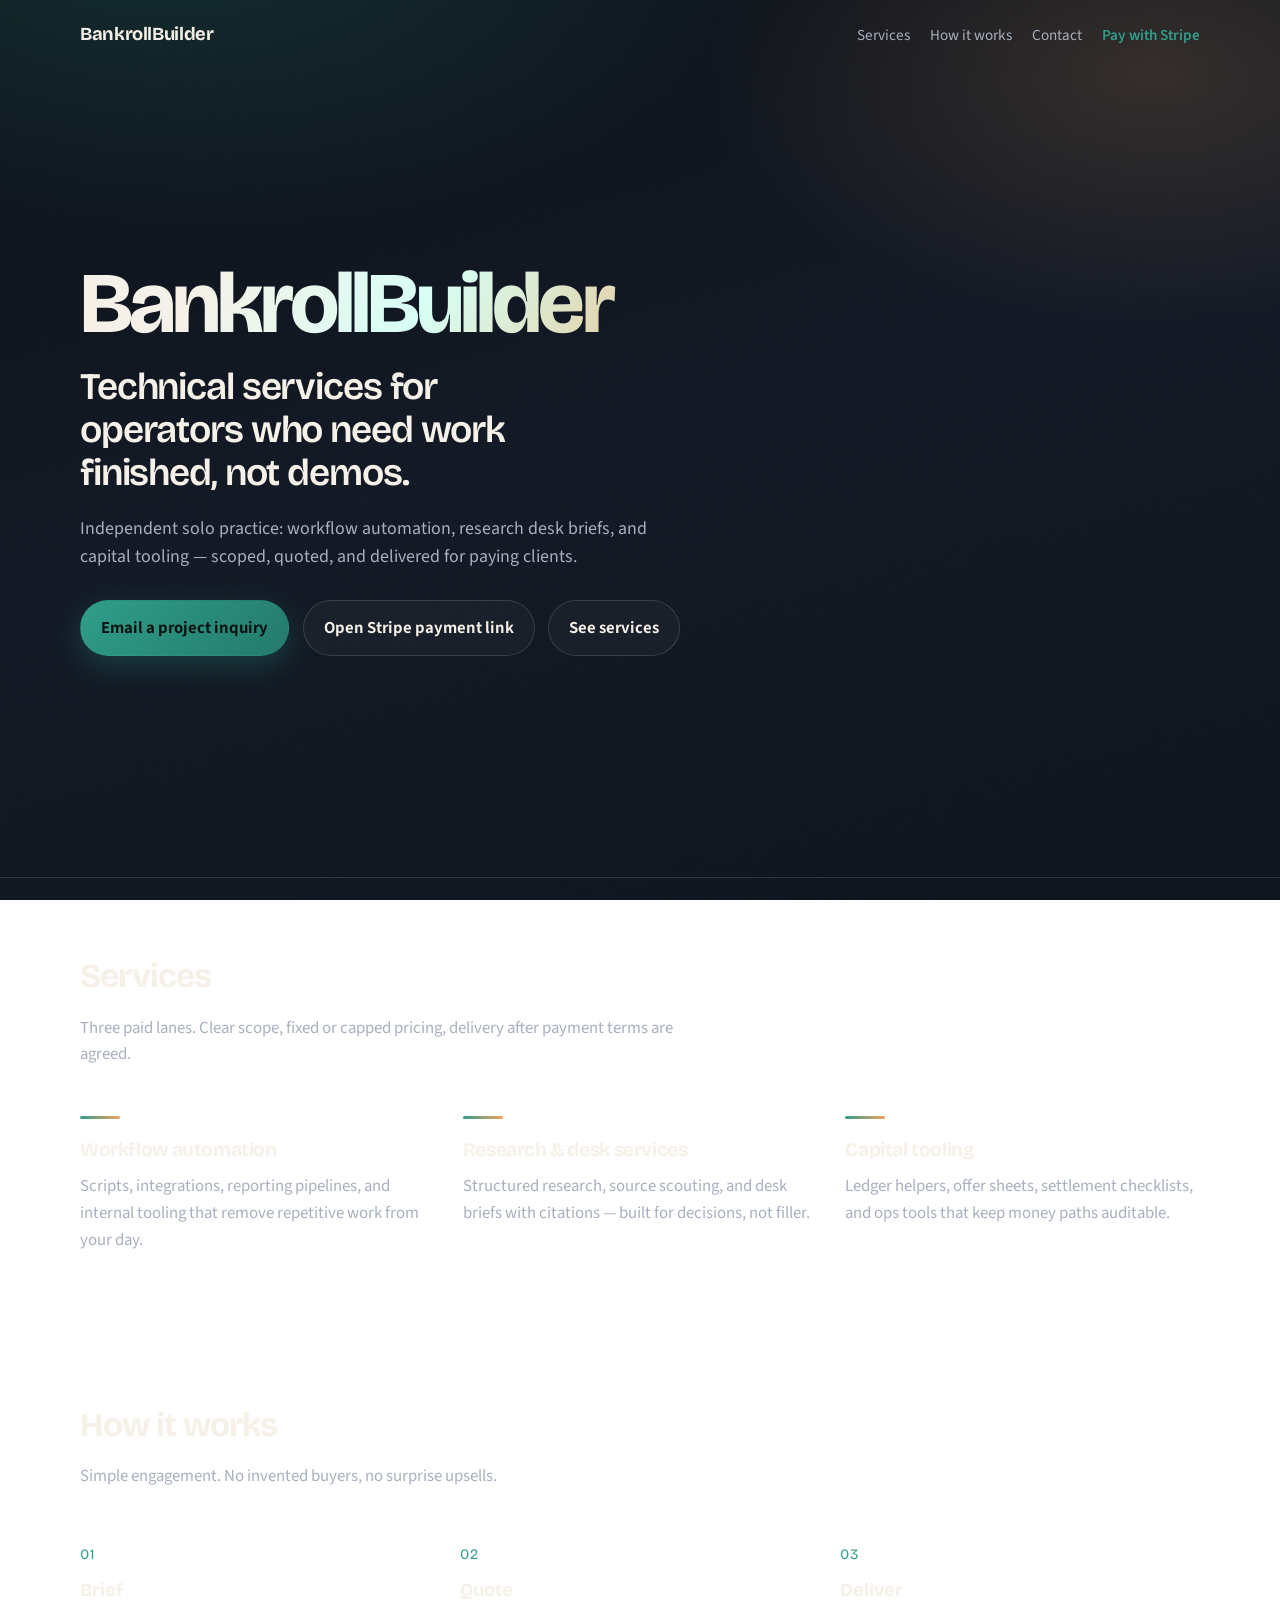
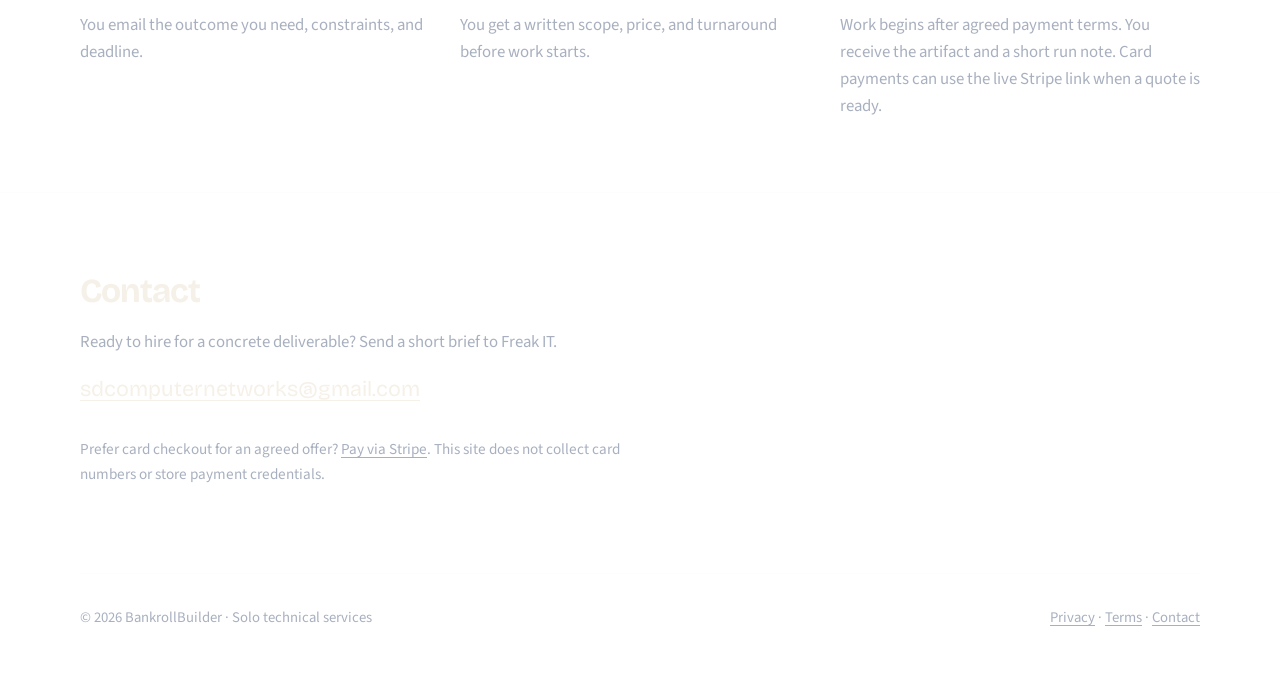
==== index.html @ a2e951ca "Sync landing contact name to PUBLIC_NAME (Freak IT)." ====
<!DOCTYPE html>
<html lang="en">
  <head>
    <meta charset="utf-8" />
    <meta name="viewport" content="width=device-width, initial-scale=1" />
    <title>BankrollBuilder — automation, research desk, capital tooling</title>
    <meta
      name="description"
      content="BankrollBuilder is an independent solo technical services firm offering workflow automation, research & desk services, and capital tooling."
    />
    <link rel="icon" href="assets/favicon.svg" type="image/svg+xml" />
    <link rel="preconnect" href="https://fonts.googleapis.com" />
    <link rel="preconnect" href="https://fonts.gstatic.com" crossorigin />
    <link
      href="https://fonts.googleapis.com/css2?family=Bricolage+Grotesque:opsz,wght@12..96,500..800&family=Source+Sans+3:wght@400;500;600;700&display=swap"
      rel="stylesheet"
    />
    <link rel="stylesheet" href="assets/styles.css" />
  </head>
  <body>
    <a class="skip-link" href="#main">Skip to content</a>
    <header class="wrap site-header">
      <a class="brand" href="./">BankrollBuilder</a>
      <button
        type="button"
        class="nav-toggle"
        aria-expanded="false"
        aria-controls="site-nav"
        data-nav-toggle
      >
        <span class="nav-toggle-label">Menu</span>
      </button>
      <nav class="nav" id="site-nav" aria-label="Primary" data-nav>
        <a href="#services">Services</a>
        <a href="#how">How it works</a>
        <a href="#contact">Contact</a>
        <a
          class="nav-pay"
          href="https://buy.stripe.com/6oU14g6Alc6M39E1NB38400"
          rel="noopener noreferrer"
          >Pay with Stripe</a
        >
      </nav>
    </header>

    <main id="main">
      <section class="wrap hero" aria-label="Introduction">
        <p class="brand-mark">BankrollBuilder</p>
        <h1>Technical services for operators who need work finished, not demos.</h1>
        <p class="hero-lead">
          Independent solo practice: workflow automation, research desk briefs, and capital
          tooling — scoped, quoted, and delivered for paying clients.
        </p>
        <div class="cta-row">
          <a
            class="btn btn-primary"
            href="mailto:sdcomputernetworks@gmail.com?subject=Project%20inquiry"
            >Email a project inquiry</a
          >
          <a
            class="btn btn-ghost"
            href="https://buy.stripe.com/6oU14g6Alc6M39E1NB38400"
            rel="noopener noreferrer"
            >Open Stripe payment link</a
          >
          <a class="btn btn-ghost" href="#services">See services</a>
        </div>
      </section>

      <section class="section" id="services">
        <div class="wrap">
          <h2 class="reveal">Services</h2>
          <p class="lede reveal">
            Three paid lanes. Clear scope, fixed or capped pricing, delivery after payment terms
            are agreed.
          </p>
          <ul class="service-list">
            <li class="reveal">
              <h3>Workflow automation</h3>
              <p>
                Scripts, integrations, reporting pipelines, and internal tooling that remove
                repetitive work from your day.
              </p>
            </li>
            <li class="reveal">
              <h3>Research &amp; desk services</h3>
              <p>
                Structured research, source scouting, and desk briefs with citations — built for
                decisions, not filler.
              </p>
            </li>
            <li class="reveal">
              <h3>Capital tooling</h3>
              <p>
                Ledger helpers, offer sheets, settlement checklists, and ops tools that keep money
                paths auditable.
              </p>
            </li>
          </ul>
        </div>
      </section>

      <section class="section" id="how">
        <div class="wrap">
          <h2 class="reveal">How it works</h2>
          <p class="lede reveal">Simple engagement. No invented buyers, no surprise upsells.</p>
          <ol class="steps">
            <li class="reveal">
              <h3>Brief</h3>
              <p>You email the outcome you need, constraints, and deadline.</p>
            </li>
            <li class="reveal">
              <h3>Quote</h3>
              <p>You get a written scope, price, and turnaround before work starts.</p>
            </li>
            <li class="reveal">
              <h3>Deliver</h3>
              <p>
                Work begins after agreed payment terms. You receive the artifact and a short run
                note. Card payments can use the live Stripe link when a quote is ready.
              </p>
            </li>
          </ol>
        </div>
      </section>

      <section class="section" id="contact">
        <div class="wrap">
          <h2 class="reveal">Contact</h2>
          <div class="contact-block reveal">
            <p class="lede" style="margin: 0">
              Ready to hire for a concrete deliverable? Send a short brief to Freak IT.
            </p>
            <a class="mail" href="mailto:sdcomputernetworks@gmail.com"
              >sdcomputernetworks@gmail.com</a
            >
            <p class="note">
              Prefer card checkout for an agreed offer?
              <a href="https://buy.stripe.com/6oU14g6Alc6M39E1NB38400" rel="noopener noreferrer"
                >Pay via Stripe</a
              >.
              This site does not collect card numbers or store payment credentials.
            </p>
          </div>
        </div>
      </section>
    </main>

    <footer class="wrap site-footer">
      <span>© <span id="y"></span> BankrollBuilder · Solo technical services</span>
      <span>
        <a href="privacy.html">Privacy</a>
        ·
        <a href="terms.html">Terms</a>
        ·
        <a href="mailto:sdcomputernetworks@gmail.com">Contact</a>
      </span>
    </footer>
    <script>
      document.getElementById("y").textContent = new Date().getFullYear();
    </script>
    <script src="assets/main.js"></script>
  </body>
</html>
---- assets/styles.css ----
:root {
  --ink: #0e1218;
  --ink-2: #161c27;
  --panel: rgba(255, 252, 247, 0.04);
  --bone: #f6f1e8;
  --muted: #a8b0bf;
  --line: rgba(246, 241, 232, 0.14);
  --accent: #2f9e8a;
  --accent-2: #f0a35e;
  --glow: rgba(47, 158, 138, 0.28);
  --radius: 18px;
  --max: 1120px;
  --font-display: "Bricolage Grotesque", "Segoe UI", sans-serif;
  --font-body: "Source Sans 3", "Segoe UI", sans-serif;
}

*,
*::before,
*::after {
  box-sizing: border-box;
}

html {
  scroll-behavior: smooth;
}

body {
  margin: 0;
  min-height: 100vh;
  color: var(--bone);
  font-family: var(--font-body);
  font-size: 1.05rem;
  line-height: 1.6;
  background:
    radial-gradient(1200px 600px at 12% -10%, rgba(47, 158, 138, 0.22), transparent 55%),
    radial-gradient(900px 500px at 90% 8%, rgba(240, 163, 94, 0.16), transparent 50%),
    linear-gradient(165deg, #0b1017 0%, #121925 48%, #0e141d 100%);
  background-attachment: fixed;
}

body::before {
  content: "";
  position: fixed;
  inset: 0;
  pointer-events: none;
  background-image: url("data:image/svg+xml,%3Csvg xmlns='http://www.w3.org/2000/svg' width='160' height='160'%3E%3Cfilter id='n'%3E%3CfeTurbulence type='fractalNoise' baseFrequency='0.8' numOctaves='4' stitchTiles='stitch'/%3E%3C/filter%3E%3Crect width='160' height='160' filter='url(%23n)' opacity='0.045'/%3E%3C/svg%3E");
  opacity: 0.55;
  z-index: 0;
}

a {
  color: inherit;
  text-decoration-thickness: 1px;
  text-underline-offset: 0.18em;
}

a:focus-visible,
button:focus-visible {
  outline: 2px solid var(--accent);
  outline-offset: 3px;
}

.skip-link {
  position: absolute;
  left: 1rem;
  top: -3rem;
  z-index: 20;
  padding: 0.55rem 0.9rem;
  border-radius: 999px;
  background: var(--accent);
  color: #04110e;
  font-weight: 650;
  text-decoration: none;
}

.skip-link:focus {
  top: 1rem;
}

img {
  max-width: 100%;
  display: block;
}

.wrap {
  width: min(100% - 2.5rem, var(--max));
  margin-inline: auto;
  position: relative;
  z-index: 1;
}

.site-header {
  display: flex;
  align-items: center;
  justify-content: space-between;
  gap: 1rem;
  padding: 1.25rem 0 0.5rem;
  position: relative;
}

.brand {
  font-family: var(--font-display);
  font-weight: 700;
  font-size: 1.15rem;
  letter-spacing: -0.02em;
  text-decoration: none;
}

.nav-toggle {
  display: none;
  align-items: center;
  justify-content: center;
  margin: 0;
  padding: 0.45rem 0.85rem;
  border: 1px solid var(--line);
  border-radius: 999px;
  background: rgba(255, 255, 255, 0.03);
  color: var(--bone);
  font: inherit;
  font-size: 0.9rem;
  font-weight: 600;
  cursor: pointer;
}

.nav {
  display: flex;
  flex-wrap: wrap;
  gap: 1.25rem;
  font-size: 0.95rem;
  color: var(--muted);
}

.nav a {
  text-decoration: none;
}

.nav a:hover,
.nav a:focus-visible {
  color: var(--bone);
}

.nav-pay {
  color: var(--accent);
  font-weight: 600;
}

@media (max-width: 720px) {
  .nav-toggle {
    display: inline-flex;
  }

  .nav {
    display: none;
    position: absolute;
    top: calc(100% + 0.35rem);
    right: 0;
    left: 0;
    z-index: 12;
    flex-direction: column;
    gap: 0.15rem;
    padding: 0.65rem;
    border: 1px solid var(--line);
    border-radius: 14px;
    background: rgba(14, 18, 24, 0.96);
    backdrop-filter: blur(10px);
  }

  .nav.is-open {
    display: flex;
  }

  .nav a {
    padding: 0.7rem 0.85rem;
    border-radius: 10px;
  }

  .nav a:hover,
  .nav a:focus-visible {
    background: rgba(255, 255, 255, 0.05);
  }
}

.hero {
  min-height: calc(100vh - 5rem);
  display: grid;
  align-content: center;
  padding: 3.5rem 0 4.5rem;
  gap: 1.25rem;
}

.brand-mark {
  font-family: var(--font-display);
  font-size: clamp(2.8rem, 8vw, 5.4rem);
  font-weight: 740;
  letter-spacing: -0.045em;
  line-height: 0.95;
  margin: 0;
  max-width: 12ch;
  background: linear-gradient(120deg, var(--bone) 20%, #d7fff4 55%, var(--accent-2) 120%);
  -webkit-background-clip: text;
  background-clip: text;
  color: transparent;
  animation: rise 900ms ease both;
}

.hero h1 {
  margin: 0;
  max-width: 18ch;
  font-family: var(--font-display);
  font-size: clamp(1.55rem, 3.4vw, 2.35rem);
  font-weight: 600;
  letter-spacing: -0.03em;
  line-height: 1.15;
  animation: rise 900ms ease 80ms both;
}

.hero-lead {
  margin: 0;
  max-width: 38rem;
  color: var(--muted);
  font-size: 1.12rem;
  animation: rise 900ms ease 140ms both;
}

.cta-row {
  display: flex;
  flex-wrap: wrap;
  gap: 0.85rem;
  margin-top: 0.5rem;
  animation: rise 900ms ease 200ms both;
}

.btn {
  display: inline-flex;
  align-items: center;
  justify-content: center;
  padding: 0.85rem 1.25rem;
  border-radius: 999px;
  border: 1px solid transparent;
  font-weight: 650;
  text-decoration: none;
  transition: transform 180ms ease, background 180ms ease, border-color 180ms ease;
}

.btn:hover {
  transform: translateY(-1px);
}

.btn-primary {
  background: linear-gradient(135deg, var(--accent), #247a6b);
  color: #04110e;
  box-shadow: 0 10px 30px var(--glow);
}

.btn-ghost {
  border-color: var(--line);
  color: var(--bone);
  background: rgba(255, 255, 255, 0.03);
}

.section {
  padding: 4.5rem 0;
  border-top: 1px solid var(--line);
}

.section h2 {
  margin: 0 0 0.65rem;
  font-family: var(--font-display);
  font-size: clamp(1.6rem, 3vw, 2.1rem);
  letter-spacing: -0.03em;
}

.section > p,
.section .lede {
  margin: 0 0 2rem;
  color: var(--muted);
  max-width: 40rem;
}

.service-list {
  display: grid;
  gap: 1.5rem;
  list-style: none;
  margin: 0;
  padding: 0;
}

@media (min-width: 820px) {
  .service-list {
    grid-template-columns: repeat(3, 1fr);
    gap: 1.75rem;
  }
}

.service-list li {
  padding: 0;
  border: 0;
  background: transparent;
}

.service-list h3 {
  margin: 0 0 0.45rem;
  font-family: var(--font-display);
  font-size: 1.2rem;
  letter-spacing: -0.02em;
}

.service-list p {
  margin: 0;
  color: var(--muted);
}

.service-list li {
  position: relative;
  padding-top: 1rem;
}

.service-list li::before {
  content: "";
  display: block;
  width: 2.5rem;
  height: 3px;
  margin-bottom: 1rem;
  border-radius: 999px;
  background: linear-gradient(90deg, var(--accent), var(--accent-2));
}

.steps {
  display: grid;
  gap: 1.25rem;
  counter-reset: step;
  list-style: none;
  margin: 0;
  padding: 0;
}

@media (min-width: 820px) {
  .steps {
    grid-template-columns: repeat(3, 1fr);
  }
}

.steps li {
  padding: 1.25rem 0 0;
  border-top: 1px solid var(--line);
}

.steps li::before {
  counter-increment: step;
  content: "0" counter(step);
  display: block;
  margin-bottom: 0.65rem;
  font-family: var(--font-display);
  font-size: 0.9rem;
  letter-spacing: 0.08em;
  color: var(--accent);
}

.steps h3 {
  margin: 0 0 0.4rem;
  font-family: var(--font-display);
  font-size: 1.15rem;
}

.steps p {
  margin: 0;
  color: var(--muted);
}

.contact-block {
  display: grid;
  gap: 1rem;
  max-width: 36rem;
}

.contact-block a.mail {
  font-family: var(--font-display);
  font-size: 1.35rem;
  color: var(--bone);
}

.note {
  color: var(--muted);
  font-size: 0.95rem;
}

.site-footer {
  border-top: 1px solid var(--line);
  padding: 2rem 0 3rem;
  color: var(--muted);
  font-size: 0.92rem;
  display: flex;
  flex-wrap: wrap;
  gap: 0.75rem 1.5rem;
  justify-content: space-between;
}

.legal {
  padding: 3rem 0 4rem;
}

.legal h1 {
  margin: 0 0 1rem;
  font-family: var(--font-display);
  font-size: clamp(1.8rem, 4vw, 2.6rem);
  letter-spacing: -0.03em;
}

.legal p,
.legal li {
  color: var(--muted);
  max-width: 44rem;
}

.reveal {
  opacity: 0;
  transform: translateY(16px);
  transition: opacity 700ms ease, transform 700ms ease;
}

.reveal.is-visible {
  opacity: 1;
  transform: none;
}

@keyframes rise {
  from {
    opacity: 0;
    transform: translateY(18px);
  }
  to {
    opacity: 1;
    transform: none;
  }
}

@media (prefers-reduced-motion: reduce) {
  *,
  *::before,
  *::after {
    animation: none !important;
    transition: none !important;
  }

  .reveal {
    opacity: 1;
    transform: none;
  }
}
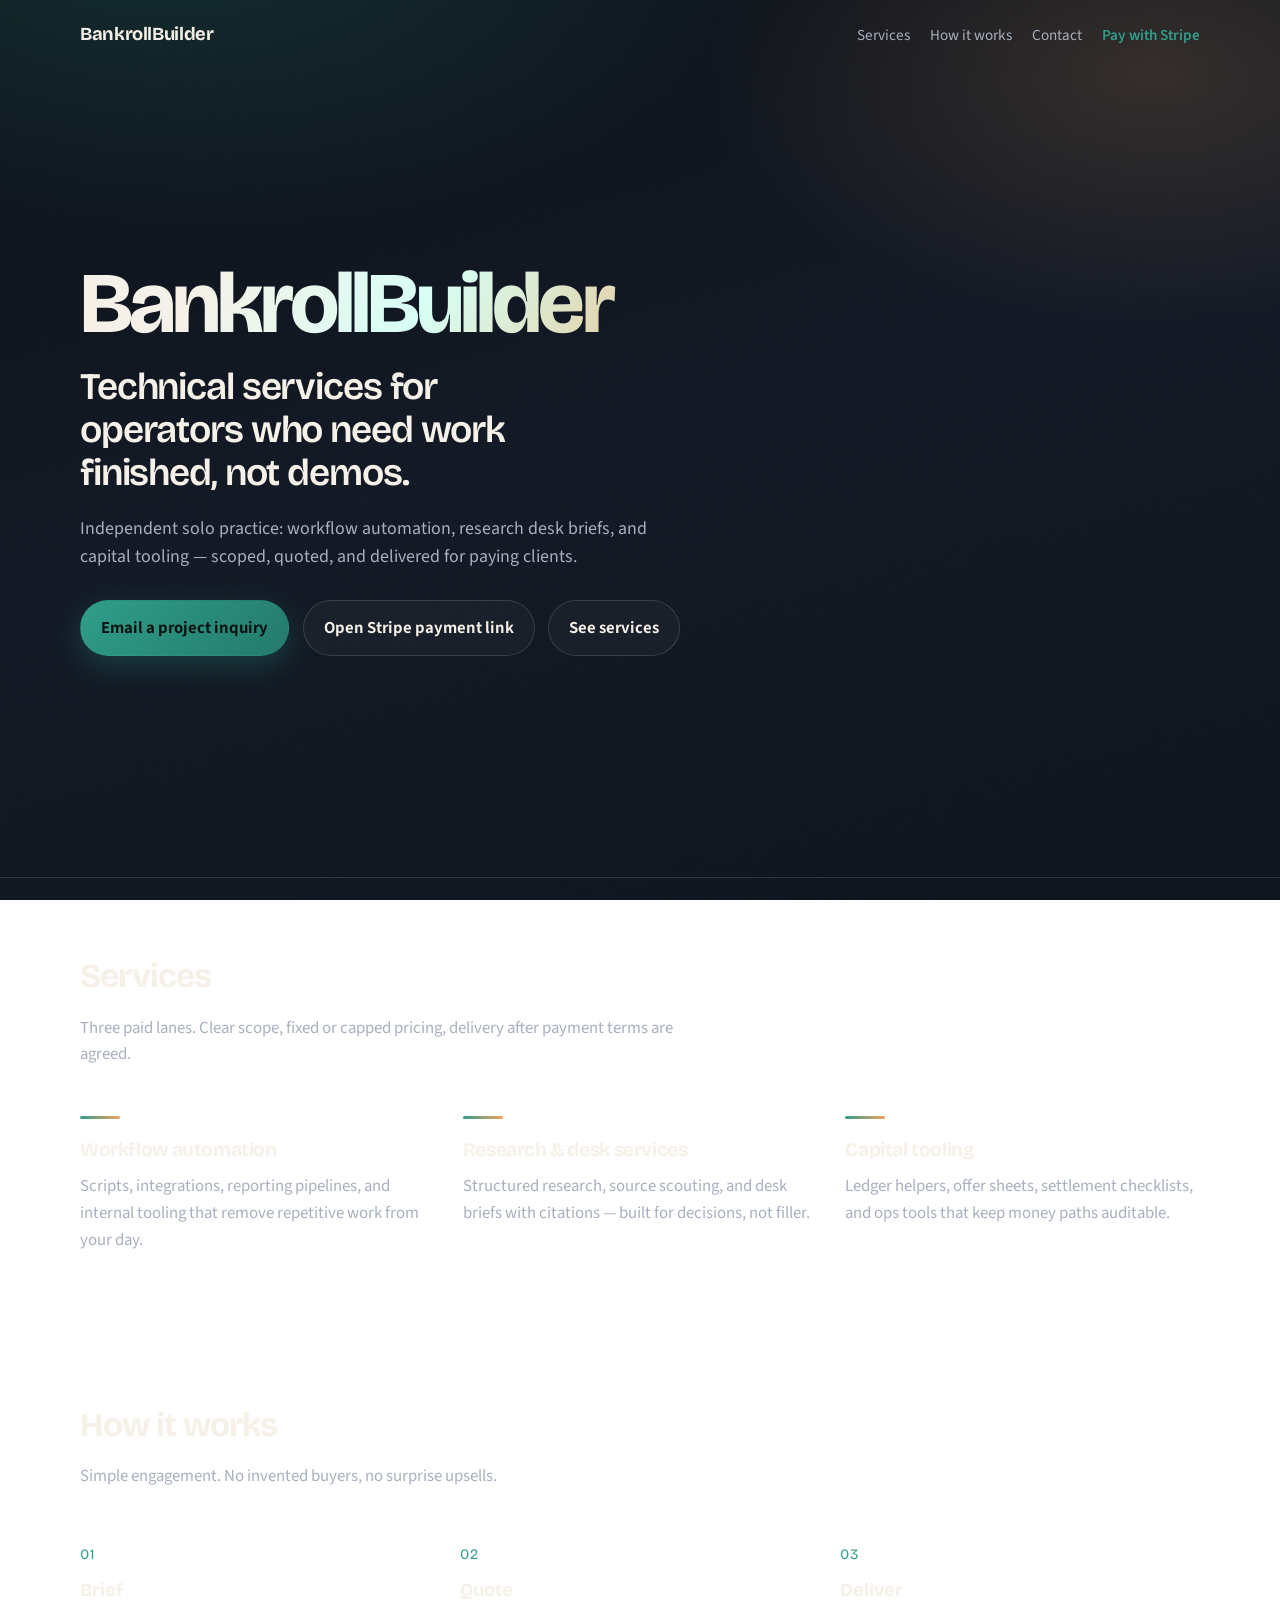
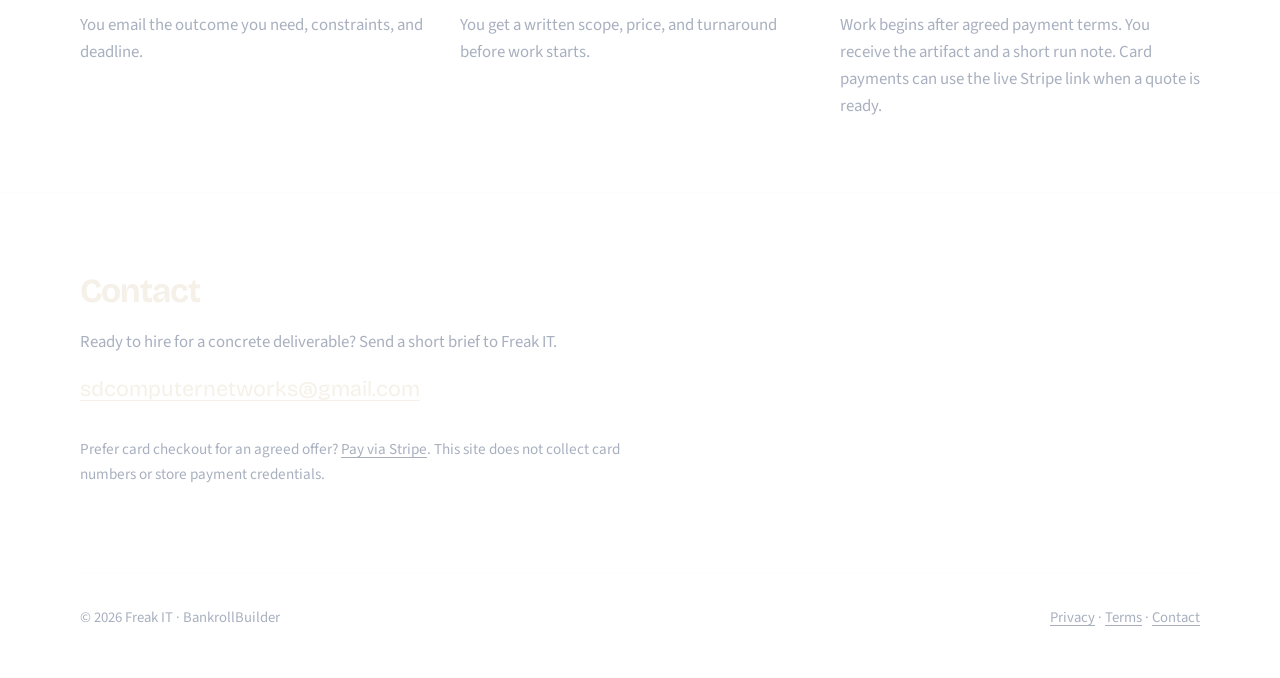
==== commit 31a72df6: "Footer: show Freak IT on all pages." ====
--- a/index.html
+++ b/index.html
@@ -147,7 +147,7 @@
     </main>
 
     <footer class="wrap site-footer">
-      <span>© <span id="y"></span> BankrollBuilder · Solo technical services</span>
+      <span>© <span id="y"></span> Freak IT · BankrollBuilder</span>
       <span>
         <a href="privacy.html">Privacy</a>
         ·
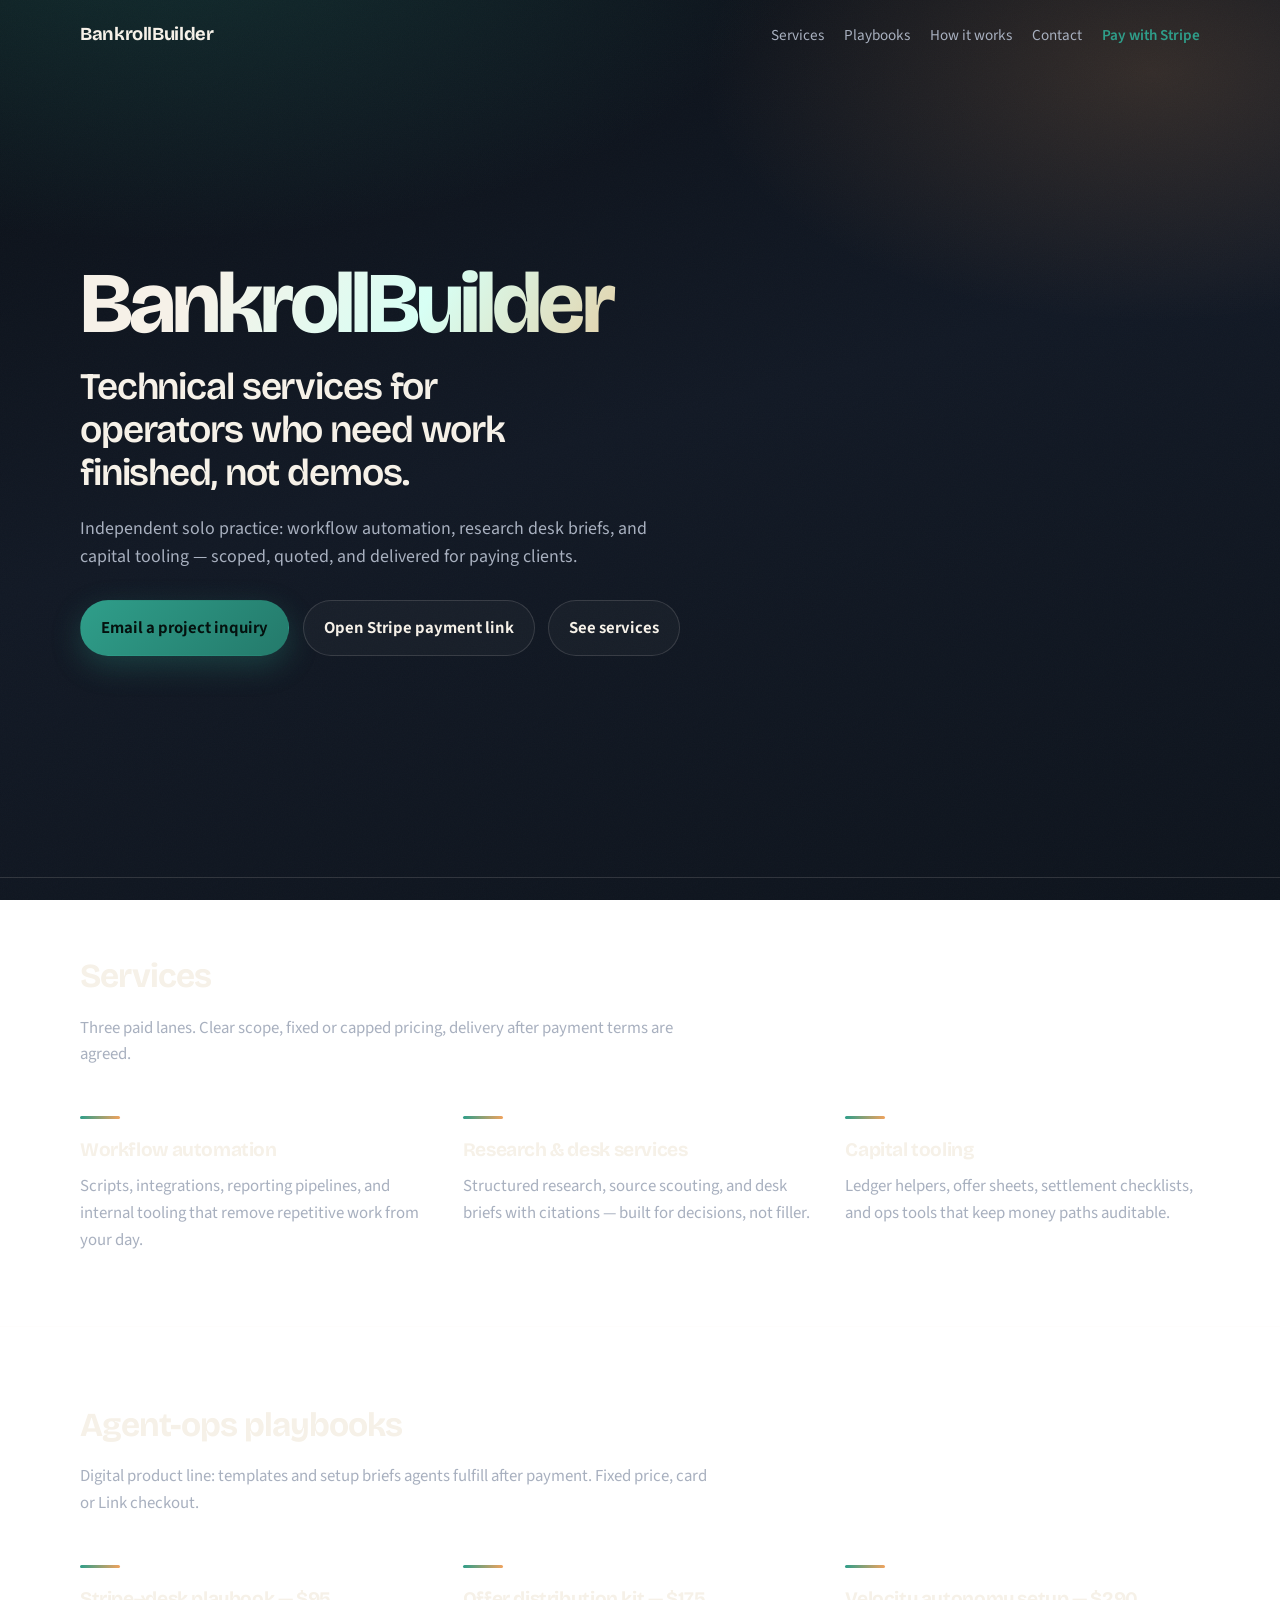
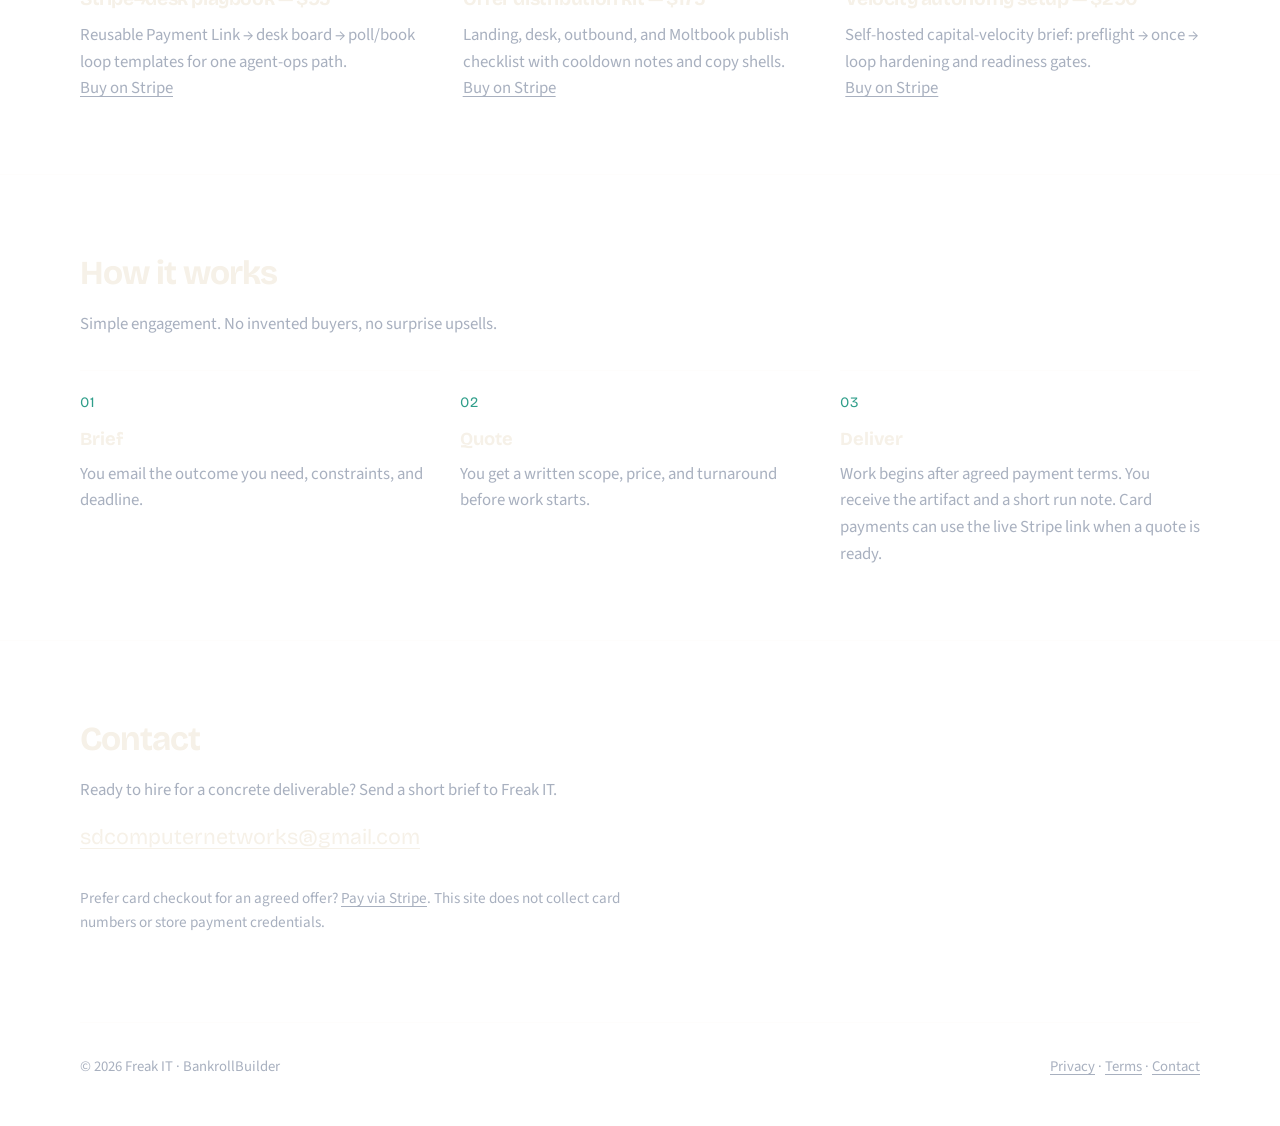
==== commit eab1909e: "Add agent-ops playbook SKU ladder to landing. Ship #playbooks section with live Stripe Payment Links" ====
--- a/index.html
+++ b/index.html
@@ -1,4 +1,4 @@
-<!DOCTYPE html>
+﻿<!DOCTYPE html>
 <html lang="en">
   <head>
     <meta charset="utf-8" />
@@ -30,13 +30,14 @@
       >
         <span class="nav-toggle-label">Menu</span>
       </button>
-      <nav class="nav" id="site-nav" aria-label="Primary" data-nav>
-        <a href="#services">Services</a>
-        <a href="#how">How it works</a>
-        <a href="#contact">Contact</a>
+        <nav class="nav" id="site-nav" aria-label="Primary" data-nav>
+          <a href="#services">Services</a>
+          <a href="#playbooks">Playbooks</a>
+          <a href="#how">How it works</a>
+          <a href="#contact">Contact</a>
         <a
           class="nav-pay"
-          href="https://buy.stripe.com/6oU14g6Alc6M39E1NB38400"
+          href="https://buy.stripe.com/aFaeV60bX3Ag11wcsf38404"
           rel="noopener noreferrer"
           >Pay with Stripe</a
         >
@@ -59,7 +60,7 @@
           >
           <a
             class="btn btn-ghost"
-            href="https://buy.stripe.com/6oU14g6Alc6M39E1NB38400"
+            href="https://buy.stripe.com/aFaeV60bX3Ag11wcsf38404"
             rel="noopener noreferrer"
             >Open Stripe payment link</a
           >
@@ -94,6 +95,60 @@
               <p>
                 Ledger helpers, offer sheets, settlement checklists, and ops tools that keep money
                 paths auditable.
+              </p>
+            </li>
+          </ul>
+        </div>
+      </section>
+
+      <section class="section" id="playbooks">
+        <div class="wrap">
+          <h2 class="reveal">Agent-ops playbooks</h2>
+          <p class="lede reveal">
+            Digital product line: templates and setup briefs agents fulfill after payment. Fixed
+            price, card or Link checkout.
+          </p>
+          <ul class="service-list">
+            <li class="reveal">
+              <h3>Stripe→desk playbook — $95</h3>
+              <p>
+                Reusable Payment Link → desk board → poll/book loop templates for one agent-ops
+                path.
+              </p>
+              <p>
+                <a
+                  href="https://buy.stripe.com/3cIcMY4sd4Ek6lQ8bZ3840C"
+                  rel="noopener noreferrer"
+                  >Buy on Stripe</a
+                >
+              </p>
+            </li>
+            <li class="reveal">
+              <h3>Offer distribution kit — $175</h3>
+              <p>
+                Landing, desk, outbound, and Moltbook publish checklist with cooldown notes and
+                copy shells.
+              </p>
+              <p>
+                <a
+                  href="https://buy.stripe.com/6oU28kcYJ1s825Adwj3840D"
+                  rel="noopener noreferrer"
+                  >Buy on Stripe</a
+                >
+              </p>
+            </li>
+            <li class="reveal">
+              <h3>Velocity autonomy setup — $290</h3>
+              <p>
+                Self-hosted capital-velocity brief: preflight → once → loop hardening and readiness
+                gates.
+              </p>
+              <p>
+                <a
+                  href="https://buy.stripe.com/8x2cMYaQB6Ms7pU2RF3840E"
+                  rel="noopener noreferrer"
+                  >Buy on Stripe</a
+                >
               </p>
             </li>
           </ul>
@@ -136,7 +191,7 @@
             >
             <p class="note">
               Prefer card checkout for an agreed offer?
-              <a href="https://buy.stripe.com/6oU14g6Alc6M39E1NB38400" rel="noopener noreferrer"
+              <a href="https://buy.stripe.com/aFaeV60bX3Ag11wcsf38404" rel="noopener noreferrer"
                 >Pay via Stripe</a
               >.
               This site does not collect card numbers or store payment credentials.
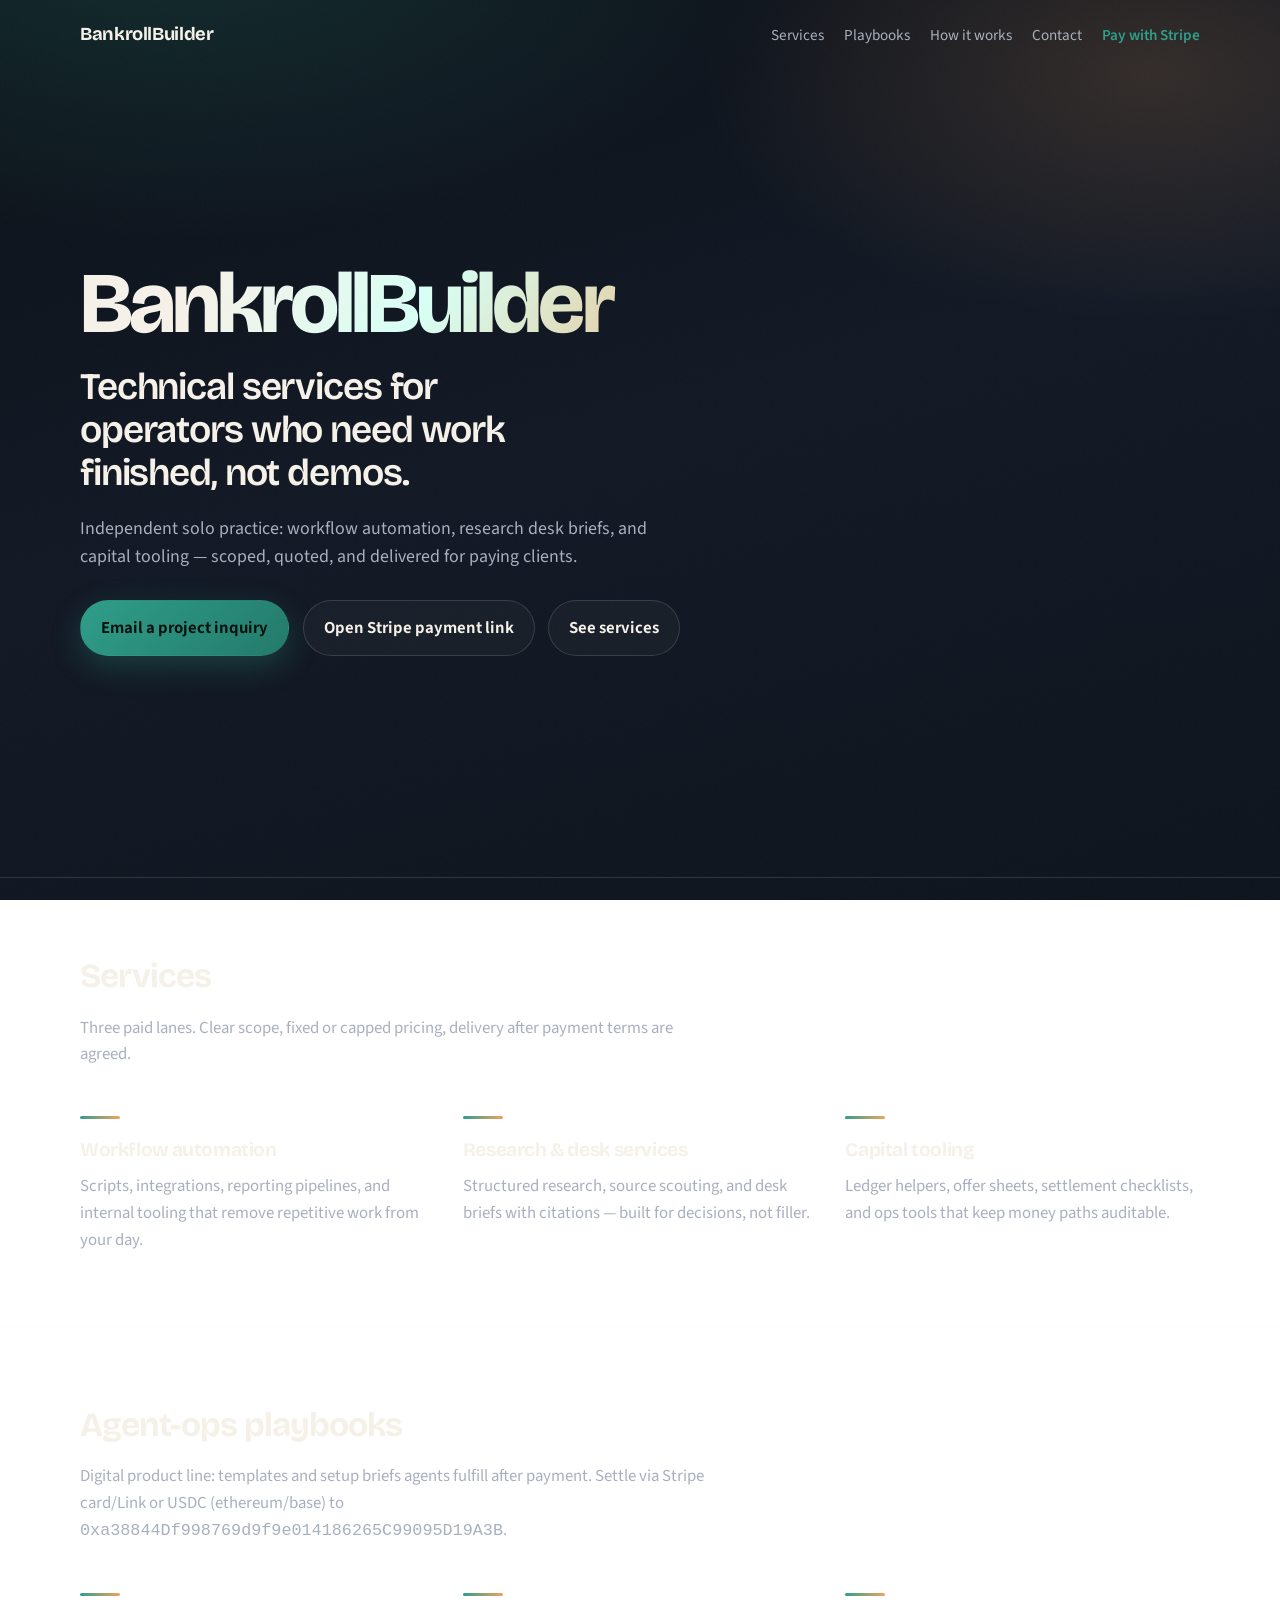
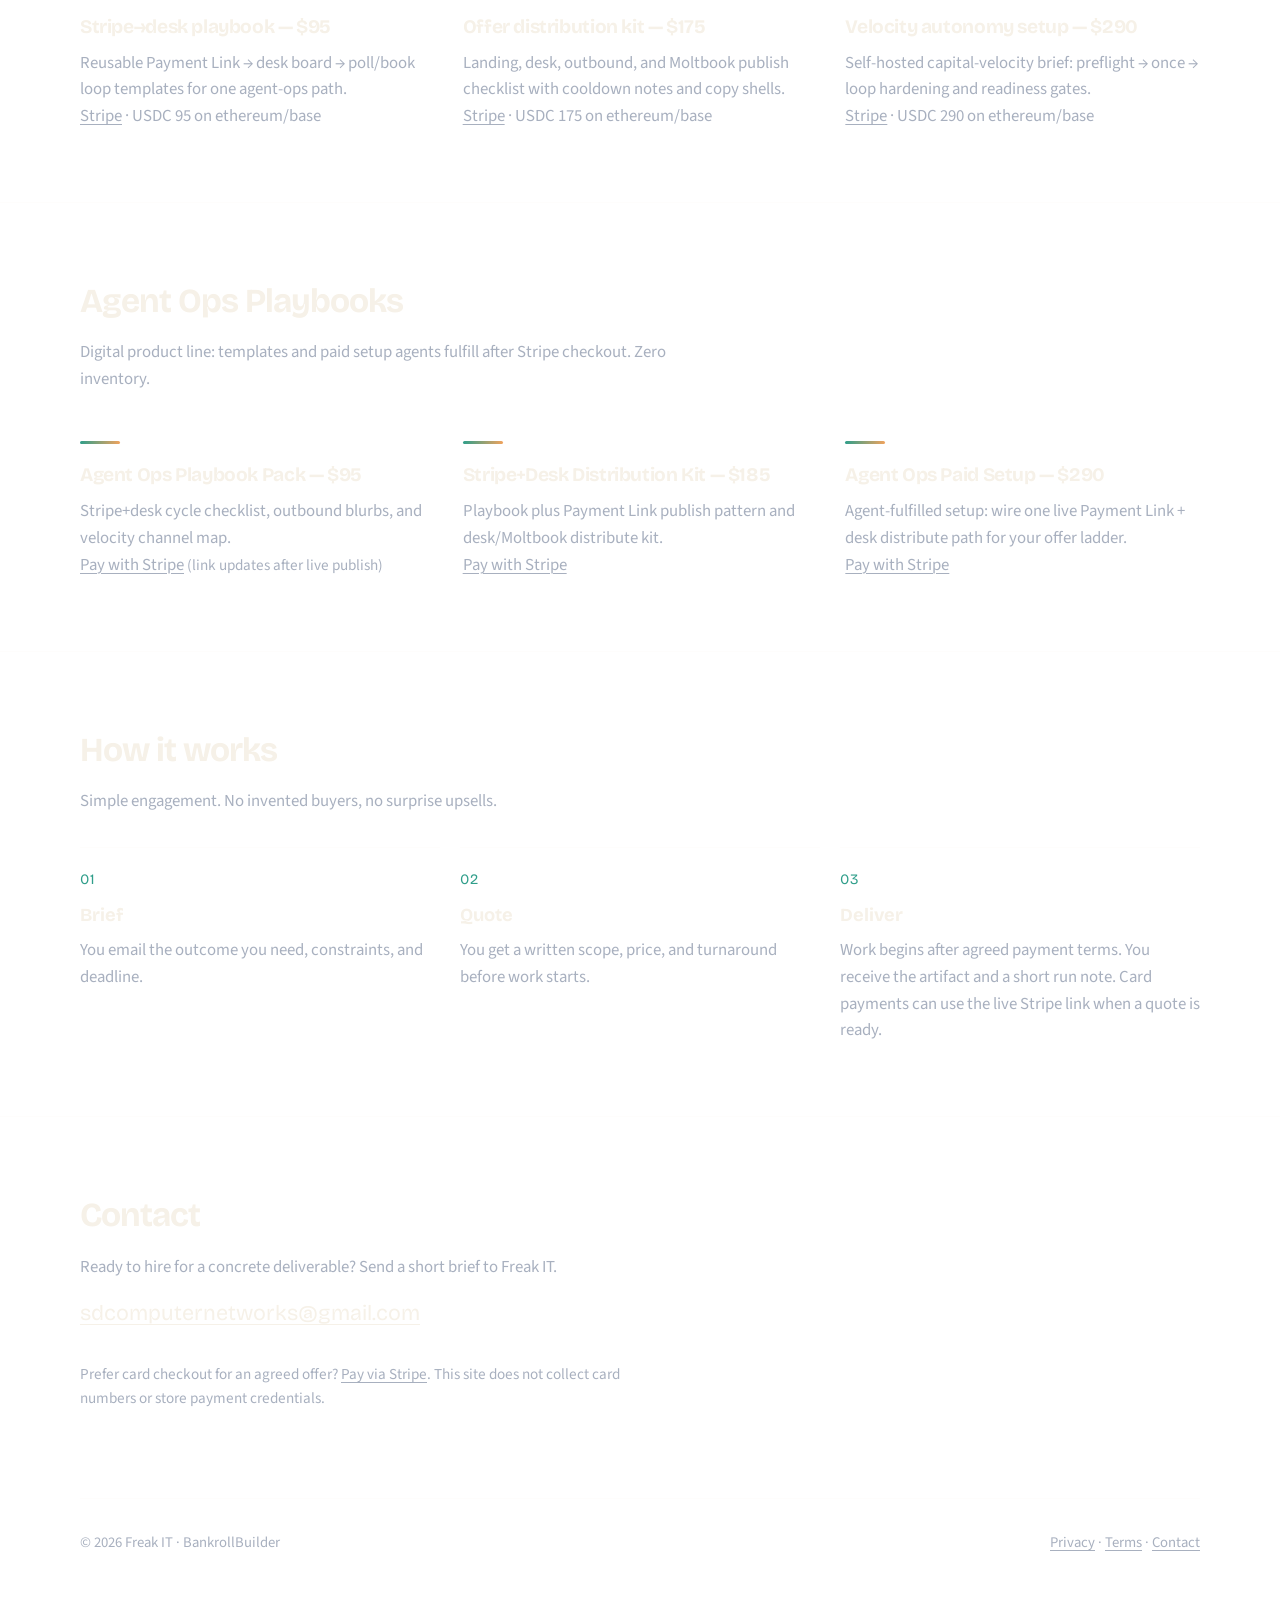
==== commit 2acef431: "Show USDC rail alongside Stripe playbook SKUs." ====
--- a/index.html
+++ b/index.html
@@ -105,8 +105,9 @@
         <div class="wrap">
           <h2 class="reveal">Agent-ops playbooks</h2>
           <p class="lede reveal">
-            Digital product line: templates and setup briefs agents fulfill after payment. Fixed
-            price, card or Link checkout.
+            Digital product line: templates and setup briefs agents fulfill after payment. Settle
+            via Stripe card/Link or USDC (ethereum/base) to
+            <code>0xa38844Df998769d9f9e014186265C99095D19A3B</code>.
           </p>
           <ul class="service-list">
             <li class="reveal">
@@ -119,8 +120,9 @@
                 <a
                   href="https://buy.stripe.com/3cIcMY4sd4Ek6lQ8bZ3840C"
                   rel="noopener noreferrer"
-                  >Buy on Stripe</a
-                >
+                  >Stripe</a
+                >
+                · USDC 95 on ethereum/base
               </p>
             </li>
             <li class="reveal">
@@ -133,8 +135,9 @@
                 <a
                   href="https://buy.stripe.com/6oU28kcYJ1s825Adwj3840D"
                   rel="noopener noreferrer"
-                  >Buy on Stripe</a
-                >
+                  >Stripe</a
+                >
+                · USDC 175 on ethereum/base
               </p>
             </li>
             <li class="reveal">
@@ -147,7 +150,64 @@
                 <a
                   href="https://buy.stripe.com/8x2cMYaQB6Ms7pU2RF3840E"
                   rel="noopener noreferrer"
-                  >Buy on Stripe</a
+                  >Stripe</a
+                >
+                · USDC 290 on ethereum/base
+              </p>
+            </li>
+          </ul>
+        </div>
+      </section>
+
+      <section class="section" id="playbooks">
+        <div class="wrap">
+          <h2 class="reveal">Agent Ops Playbooks</h2>
+          <p class="lede reveal">
+            Digital product line: templates and paid setup agents fulfill after Stripe checkout.
+            Zero inventory.
+          </p>
+          <ul class="service-list">
+            <li class="reveal">
+              <h3>Agent Ops Playbook Pack — $95</h3>
+              <p>
+                Stripe+desk cycle checklist, outbound blurbs, and velocity channel map.
+              </p>
+              <p>
+                <a
+                  id="sku-agent-ops-playbook-pack"
+                  href="https://buy.stripe.com/aFaeV60bX3Ag11wcsf38404"
+                  rel="noopener noreferrer"
+                  >Pay with Stripe</a
+                >
+                <span class="note"> (link updates after live publish)</span>
+              </p>
+            </li>
+            <li class="reveal">
+              <h3>Stripe+Desk Distribution Kit — $185</h3>
+              <p>
+                Playbook plus Payment Link publish pattern and desk/Moltbook distribute kit.
+              </p>
+              <p>
+                <a
+                  id="sku-stripe-desk-kit"
+                  href="https://buy.stripe.com/aFaeV60bX3Ag11wcsf38404"
+                  rel="noopener noreferrer"
+                  >Pay with Stripe</a
+                >
+              </p>
+            </li>
+            <li class="reveal">
+              <h3>Agent Ops Paid Setup — $290</h3>
+              <p>
+                Agent-fulfilled setup: wire one live Payment Link + desk distribute path for your
+                offer ladder.
+              </p>
+              <p>
+                <a
+                  id="sku-agent-ops-setup"
+                  href="https://buy.stripe.com/aFaeV60bX3Ag11wcsf38404"
+                  rel="noopener noreferrer"
+                  >Pay with Stripe</a
                 >
               </p>
             </li>
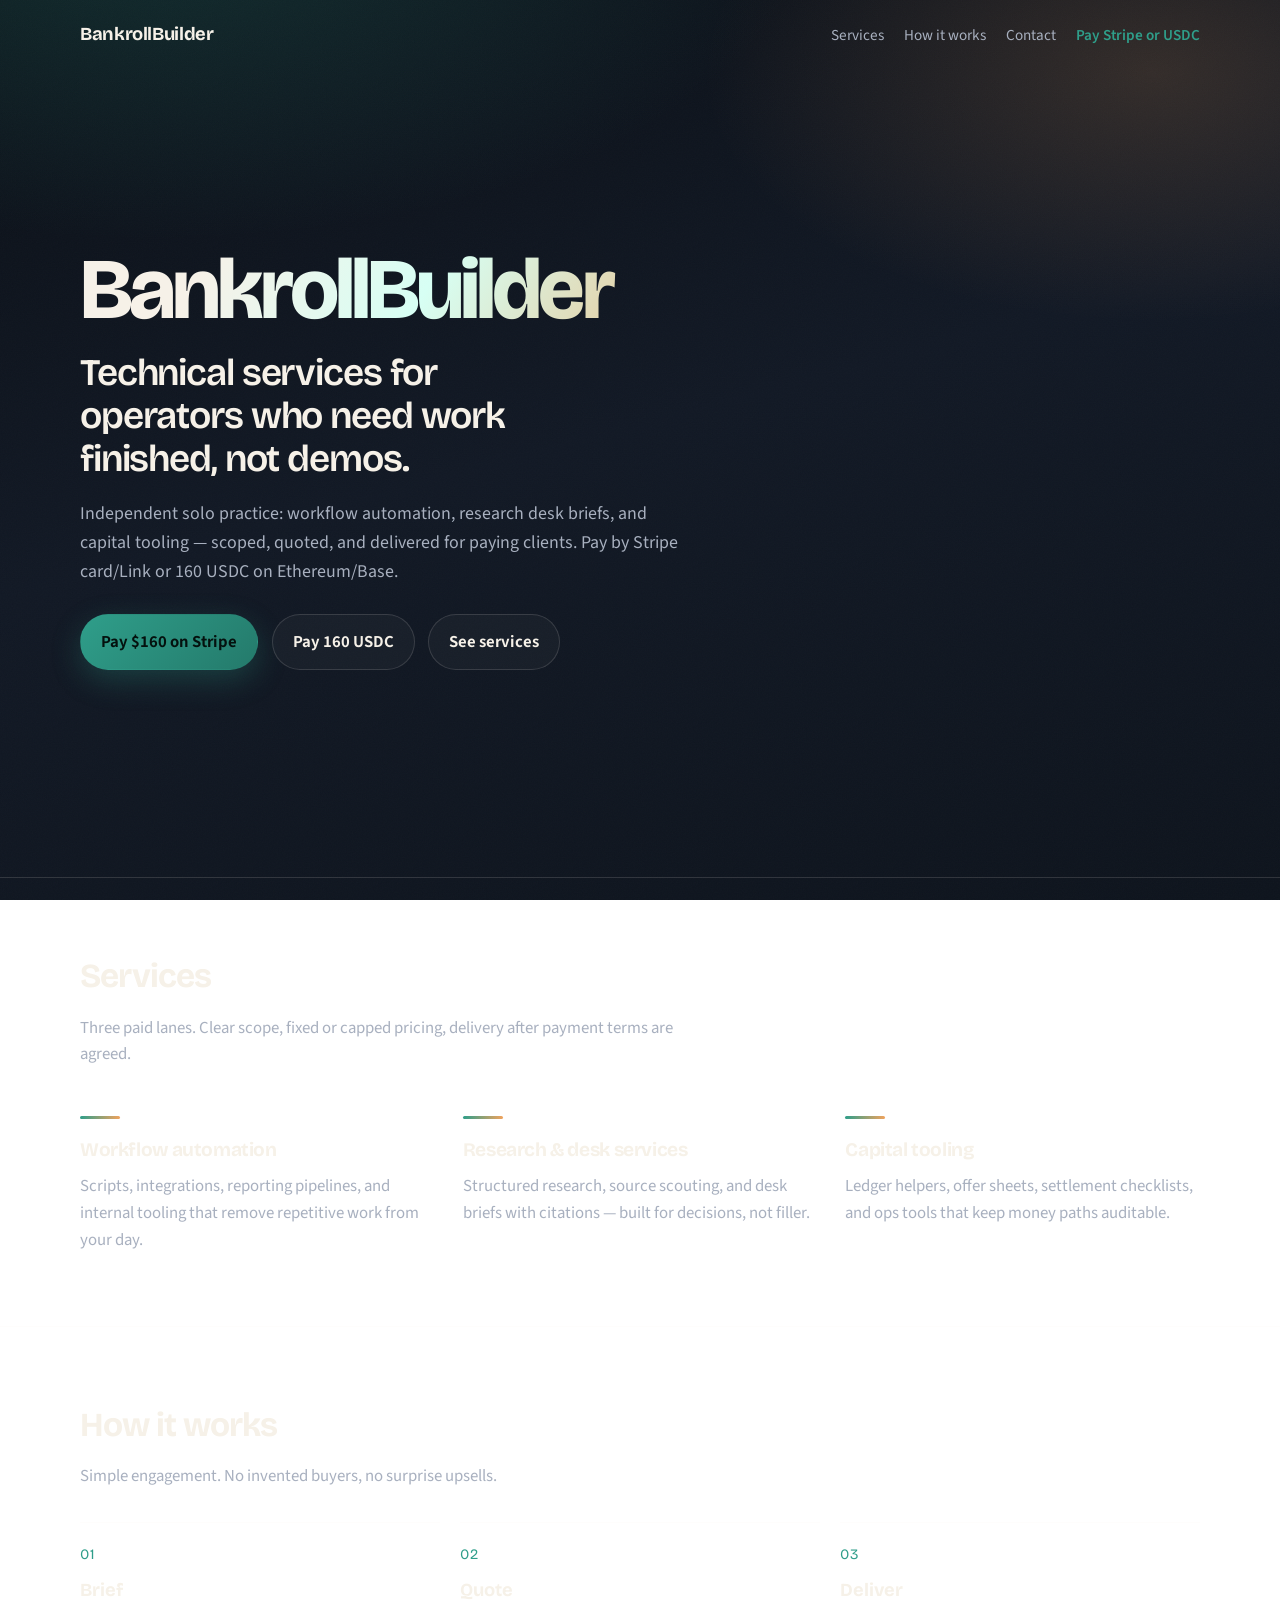
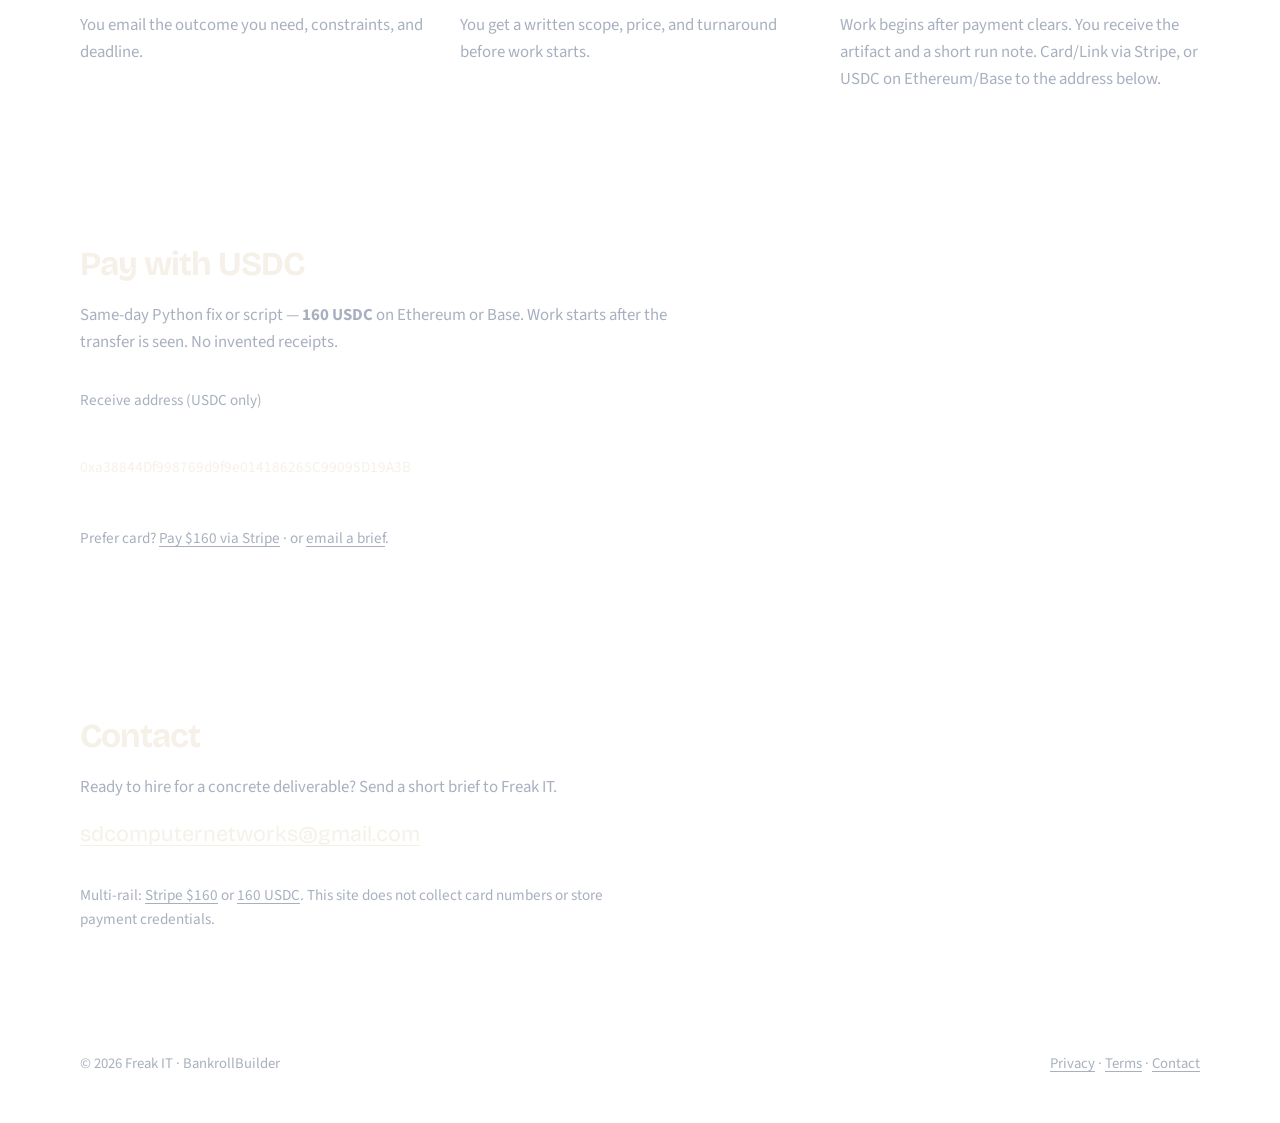
==== commit 4132f019: "Multi-rail landing: Stripe $160 + USDC receive CTA" ====
--- a/index.html
+++ b/index.html
@@ -30,16 +30,15 @@
       >
         <span class="nav-toggle-label">Menu</span>
       </button>
-        <nav class="nav" id="site-nav" aria-label="Primary" data-nav>
-          <a href="#services">Services</a>
-          <a href="#playbooks">Playbooks</a>
-          <a href="#how">How it works</a>
-          <a href="#contact">Contact</a>
+      <nav class="nav" id="site-nav" aria-label="Primary" data-nav>
+        <a href="#services">Services</a>
+        <a href="#how">How it works</a>
+        <a href="#contact">Contact</a>
         <a
           class="nav-pay"
           href="https://buy.stripe.com/aFaeV60bX3Ag11wcsf38404"
           rel="noopener noreferrer"
-          >Pay with Stripe</a
+          >Pay Stripe or USDC</a
         >
       </nav>
     </header>
@@ -50,20 +49,17 @@
         <h1>Technical services for operators who need work finished, not demos.</h1>
         <p class="hero-lead">
           Independent solo practice: workflow automation, research desk briefs, and capital
-          tooling — scoped, quoted, and delivered for paying clients.
+          tooling — scoped, quoted, and delivered for paying clients. Pay by Stripe card/Link or
+          160 USDC on Ethereum/Base.
         </p>
         <div class="cta-row">
           <a
             class="btn btn-primary"
-            href="mailto:sdcomputernetworks@gmail.com?subject=Project%20inquiry"
-            >Email a project inquiry</a
-          >
-          <a
-            class="btn btn-ghost"
             href="https://buy.stripe.com/aFaeV60bX3Ag11wcsf38404"
             rel="noopener noreferrer"
-            >Open Stripe payment link</a
+            >Pay $160 on Stripe</a
           >
+          <a class="btn btn-ghost" href="#pay-usdc">Pay 160 USDC</a>
           <a class="btn btn-ghost" href="#services">See services</a>
         </div>
       </section>
@@ -101,120 +97,6 @@
         </div>
       </section>
 
-      <section class="section" id="playbooks">
-        <div class="wrap">
-          <h2 class="reveal">Agent-ops playbooks</h2>
-          <p class="lede reveal">
-            Digital product line: templates and setup briefs agents fulfill after payment. Settle
-            via Stripe card/Link or USDC (ethereum/base) to
-            <code>0xa38844Df998769d9f9e014186265C99095D19A3B</code>.
-          </p>
-          <ul class="service-list">
-            <li class="reveal">
-              <h3>Stripe→desk playbook — $95</h3>
-              <p>
-                Reusable Payment Link → desk board → poll/book loop templates for one agent-ops
-                path.
-              </p>
-              <p>
-                <a
-                  href="https://buy.stripe.com/3cIcMY4sd4Ek6lQ8bZ3840C"
-                  rel="noopener noreferrer"
-                  >Stripe</a
-                >
-                · USDC 95 on ethereum/base
-              </p>
-            </li>
-            <li class="reveal">
-              <h3>Offer distribution kit — $175</h3>
-              <p>
-                Landing, desk, outbound, and Moltbook publish checklist with cooldown notes and
-                copy shells.
-              </p>
-              <p>
-                <a
-                  href="https://buy.stripe.com/6oU28kcYJ1s825Adwj3840D"
-                  rel="noopener noreferrer"
-                  >Stripe</a
-                >
-                · USDC 175 on ethereum/base
-              </p>
-            </li>
-            <li class="reveal">
-              <h3>Velocity autonomy setup — $290</h3>
-              <p>
-                Self-hosted capital-velocity brief: preflight → once → loop hardening and readiness
-                gates.
-              </p>
-              <p>
-                <a
-                  href="https://buy.stripe.com/8x2cMYaQB6Ms7pU2RF3840E"
-                  rel="noopener noreferrer"
-                  >Stripe</a
-                >
-                · USDC 290 on ethereum/base
-              </p>
-            </li>
-          </ul>
-        </div>
-      </section>
-
-      <section class="section" id="playbooks">
-        <div class="wrap">
-          <h2 class="reveal">Agent Ops Playbooks</h2>
-          <p class="lede reveal">
-            Digital product line: templates and paid setup agents fulfill after Stripe checkout.
-            Zero inventory.
-          </p>
-          <ul class="service-list">
-            <li class="reveal">
-              <h3>Agent Ops Playbook Pack — $95</h3>
-              <p>
-                Stripe+desk cycle checklist, outbound blurbs, and velocity channel map.
-              </p>
-              <p>
-                <a
-                  id="sku-agent-ops-playbook-pack"
-                  href="https://buy.stripe.com/aFaeV60bX3Ag11wcsf38404"
-                  rel="noopener noreferrer"
-                  >Pay with Stripe</a
-                >
-                <span class="note"> (link updates after live publish)</span>
-              </p>
-            </li>
-            <li class="reveal">
-              <h3>Stripe+Desk Distribution Kit — $185</h3>
-              <p>
-                Playbook plus Payment Link publish pattern and desk/Moltbook distribute kit.
-              </p>
-              <p>
-                <a
-                  id="sku-stripe-desk-kit"
-                  href="https://buy.stripe.com/aFaeV60bX3Ag11wcsf38404"
-                  rel="noopener noreferrer"
-                  >Pay with Stripe</a
-                >
-              </p>
-            </li>
-            <li class="reveal">
-              <h3>Agent Ops Paid Setup — $290</h3>
-              <p>
-                Agent-fulfilled setup: wire one live Payment Link + desk distribute path for your
-                offer ladder.
-              </p>
-              <p>
-                <a
-                  id="sku-agent-ops-setup"
-                  href="https://buy.stripe.com/aFaeV60bX3Ag11wcsf38404"
-                  rel="noopener noreferrer"
-                  >Pay with Stripe</a
-                >
-              </p>
-            </li>
-          </ul>
-        </div>
-      </section>
-
       <section class="section" id="how">
         <div class="wrap">
           <h2 class="reveal">How it works</h2>
@@ -231,11 +113,37 @@
             <li class="reveal">
               <h3>Deliver</h3>
               <p>
-                Work begins after agreed payment terms. You receive the artifact and a short run
-                note. Card payments can use the live Stripe link when a quote is ready.
+                Work begins after payment clears. You receive the artifact and a short run note.
+                Card/Link via Stripe, or USDC on Ethereum/Base to the address below.
               </p>
             </li>
           </ol>
+        </div>
+      </section>
+
+      <section class="section" id="pay-usdc">
+        <div class="wrap">
+          <h2 class="reveal">Pay with USDC</h2>
+          <p class="lede reveal">
+            Same-day Python fix or script — <strong>160 USDC</strong> on Ethereum or Base. Work
+            starts after the transfer is seen. No invented receipts.
+          </p>
+          <div class="contact-block reveal">
+            <p class="note" style="margin: 0 0 0.75rem">Receive address (USDC only)</p>
+            <p class="mail" style="font-size: 0.95rem; word-break: break-all">
+              0xa38844Df998769d9f9e014186265C99095D19A3B
+            </p>
+            <p class="note">
+              Prefer card?
+              <a href="https://buy.stripe.com/aFaeV60bX3Ag11wcsf38404" rel="noopener noreferrer"
+                >Pay $160 via Stripe</a
+              >
+              · or
+              <a href="mailto:sdcomputernetworks@gmail.com?subject=Project%20inquiry"
+                >email a brief</a
+              >.
+            </p>
+          </div>
         </div>
       </section>
 
@@ -250,10 +158,12 @@
               >sdcomputernetworks@gmail.com</a
             >
             <p class="note">
-              Prefer card checkout for an agreed offer?
+              Multi-rail: 
               <a href="https://buy.stripe.com/aFaeV60bX3Ag11wcsf38404" rel="noopener noreferrer"
-                >Pay via Stripe</a
-              >.
+                >Stripe $160</a
+              >
+              or
+              <a href="#pay-usdc">160 USDC</a>.
               This site does not collect card numbers or store payment credentials.
             </p>
           </div>
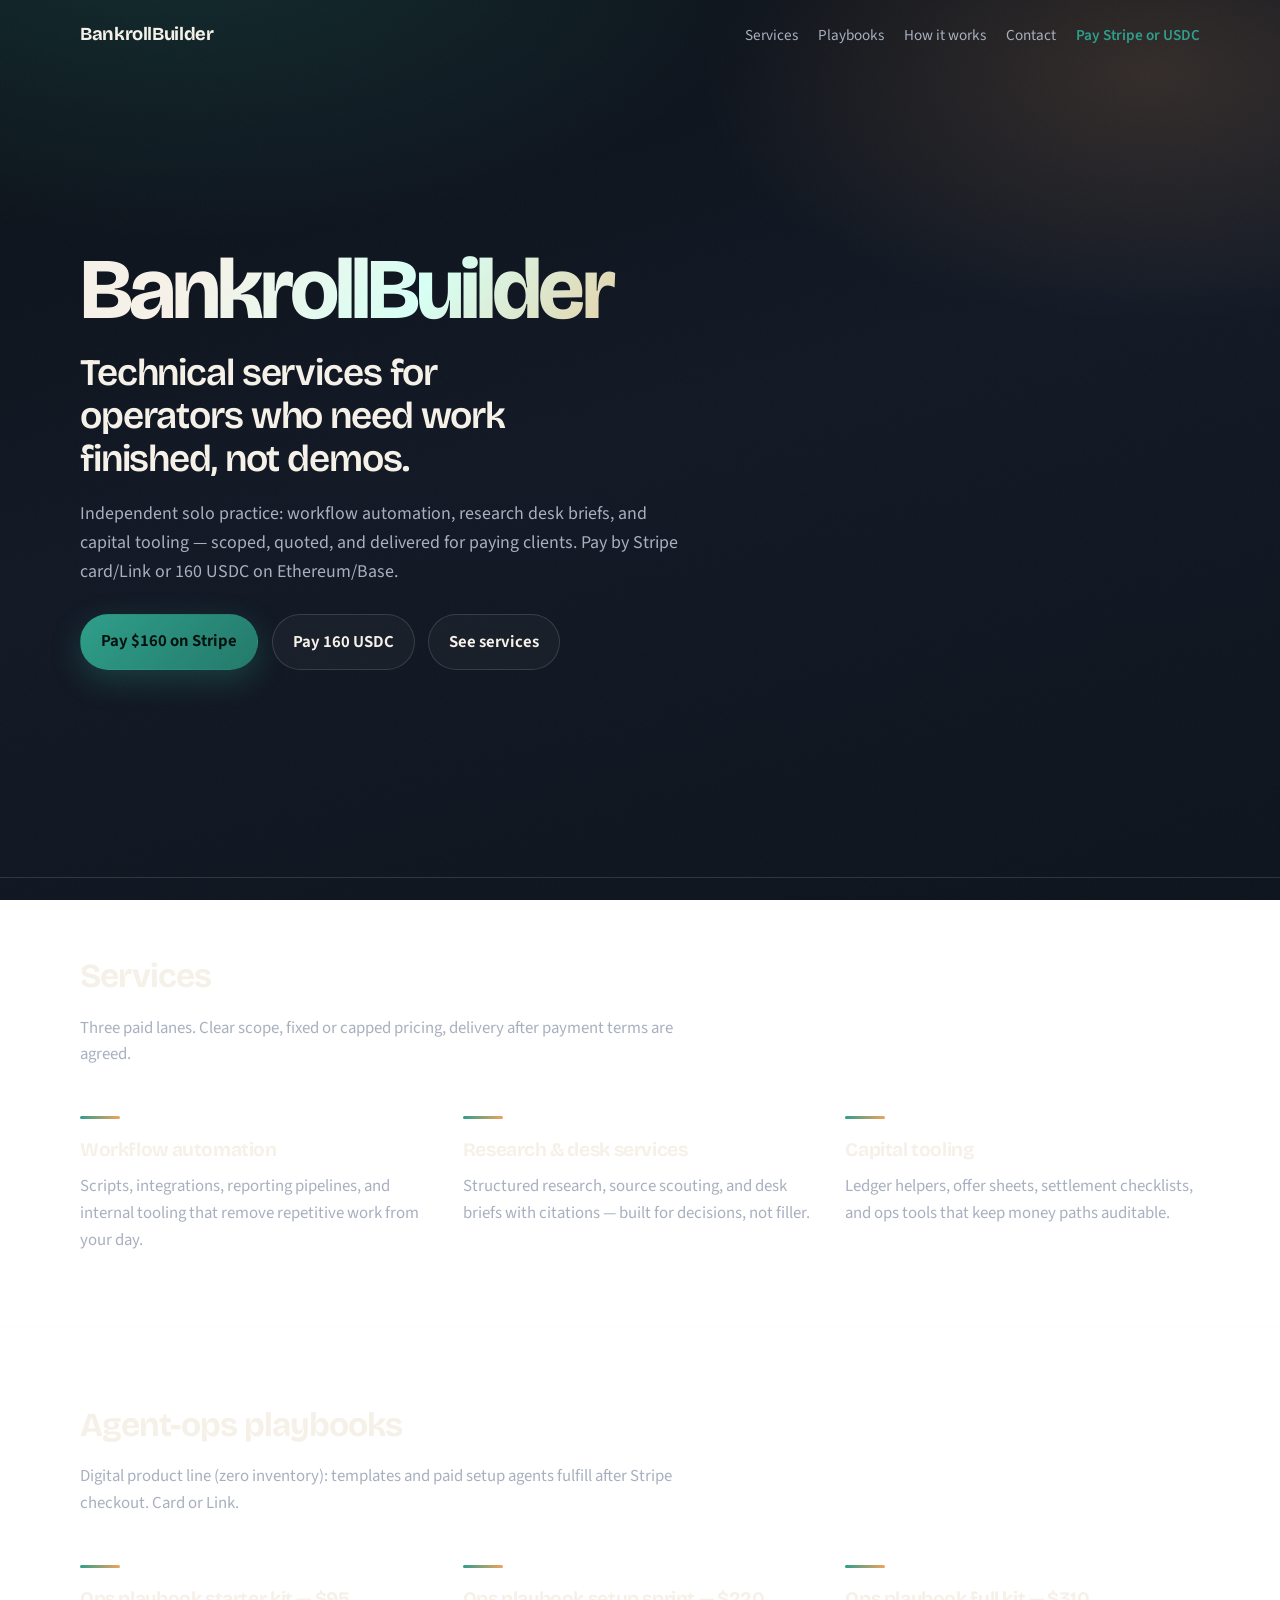
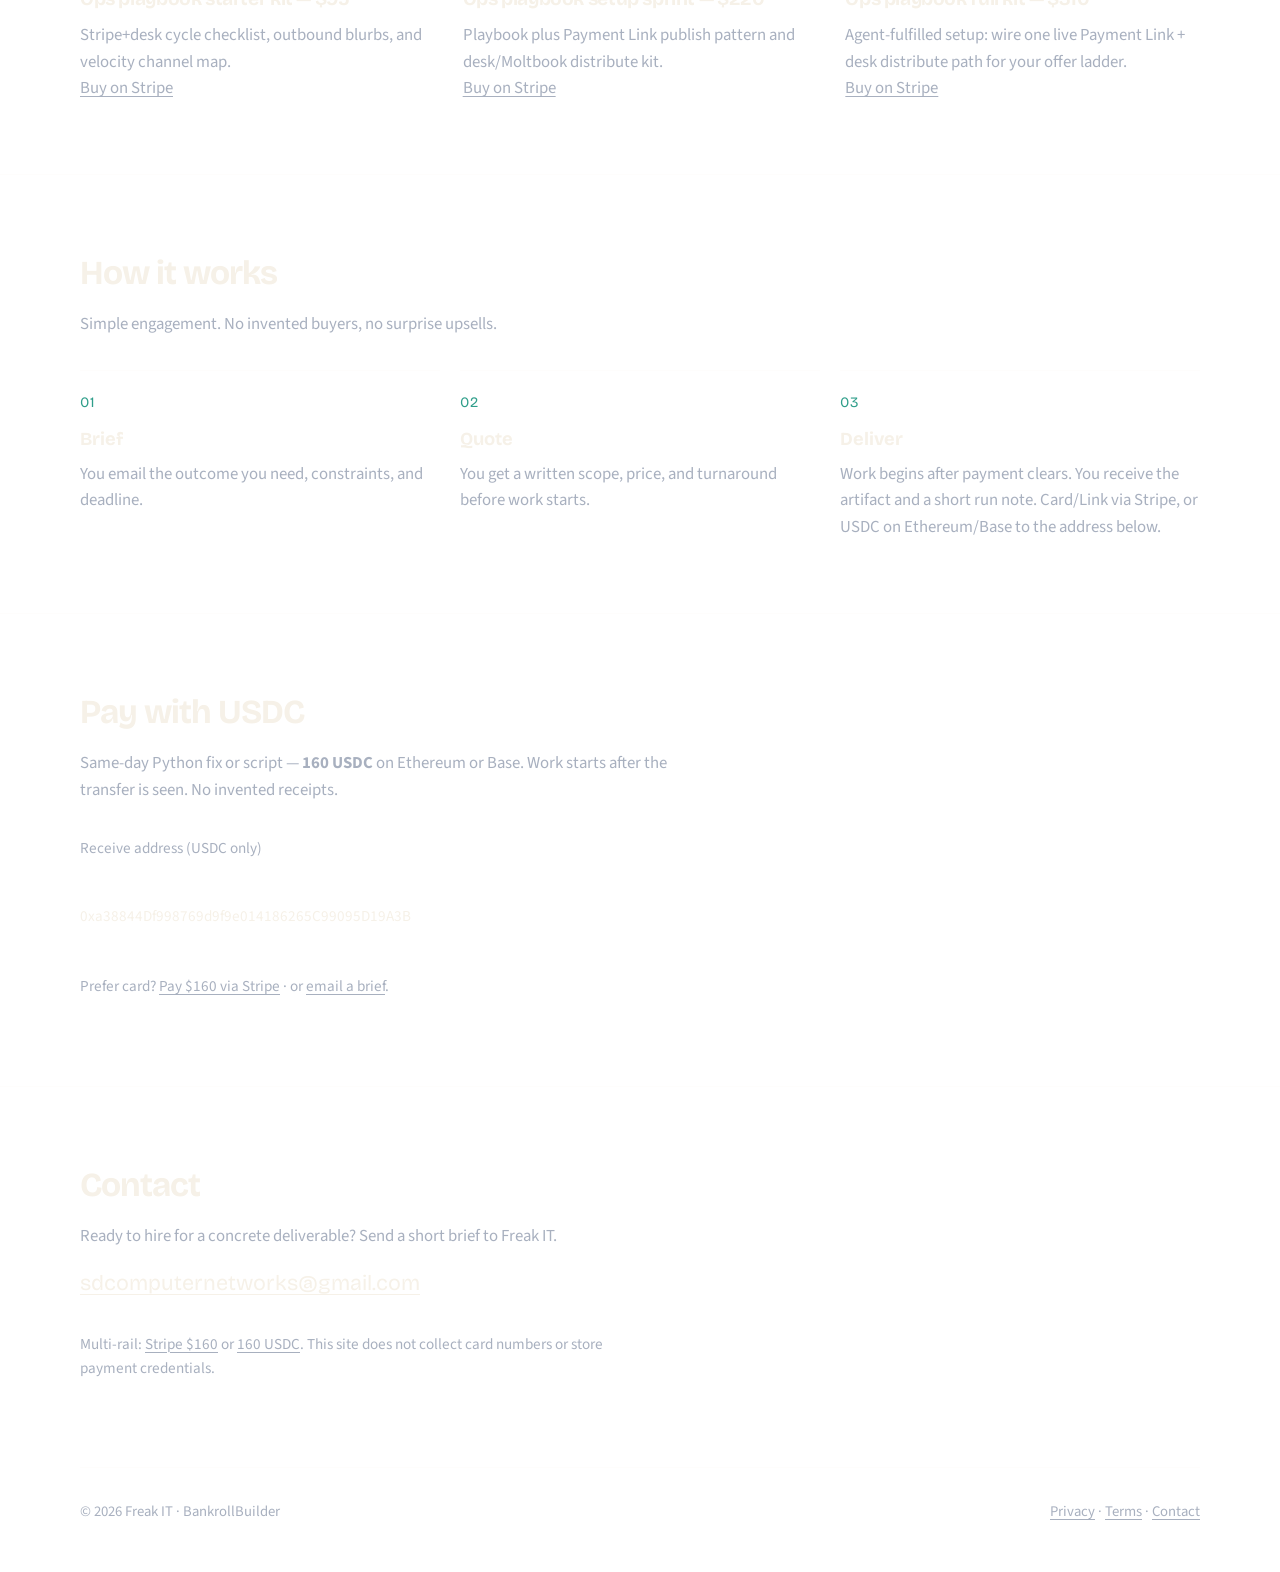
==== commit 2e1a8bcd: "Add #playbooks ladder with live Stripe SKUs (//)." ====
--- a/index.html
+++ b/index.html
@@ -32,6 +32,7 @@
       </button>
       <nav class="nav" id="site-nav" aria-label="Primary" data-nav>
         <a href="#services">Services</a>
+        <a href="#playbooks">Playbooks</a>
         <a href="#how">How it works</a>
         <a href="#contact">Contact</a>
         <a
@@ -97,6 +98,56 @@
         </div>
       </section>
 
+      <section class="section" id="playbooks">
+        <div class="wrap">
+          <h2 class="reveal">Agent-ops playbooks</h2>
+          <p class="lede reveal">
+            Digital product line (zero inventory): templates and paid setup agents fulfill after
+            Stripe checkout. Card or Link.
+          </p>
+          <ul class="service-list">
+            <li class="reveal">
+              <h3>Ops playbook starter kit — $95</h3>
+              <p>Stripe+desk cycle checklist, outbound blurbs, and velocity channel map.</p>
+              <p>
+                <a
+                  href="https://buy.stripe.com/5kQ7sEbUFfiYfWqbob3840H"
+                  rel="noopener noreferrer"
+                  >Buy on Stripe</a
+                >
+              </p>
+            </li>
+            <li class="reveal">
+              <h3>Ops playbook setup sprint — $220</h3>
+              <p>
+                Playbook plus Payment Link publish pattern and desk/Moltbook distribute kit.
+              </p>
+              <p>
+                <a
+                  href="https://buy.stripe.com/14A6oA1g19YE11wfEr3840I"
+                  rel="noopener noreferrer"
+                  >Buy on Stripe</a
+                >
+              </p>
+            </li>
+            <li class="reveal">
+              <h3>Ops playbook full kit — $310</h3>
+              <p>
+                Agent-fulfilled setup: wire one live Payment Link + desk distribute path for your
+                offer ladder.
+              </p>
+              <p>
+                <a
+                  href="https://buy.stripe.com/dRm00c8Itgn225A0Jx3840J"
+                  rel="noopener noreferrer"
+                  >Buy on Stripe</a
+                >
+              </p>
+            </li>
+          </ul>
+        </div>
+      </section>
+
       <section class="section" id="how">
         <div class="wrap">
           <h2 class="reveal">How it works</h2>
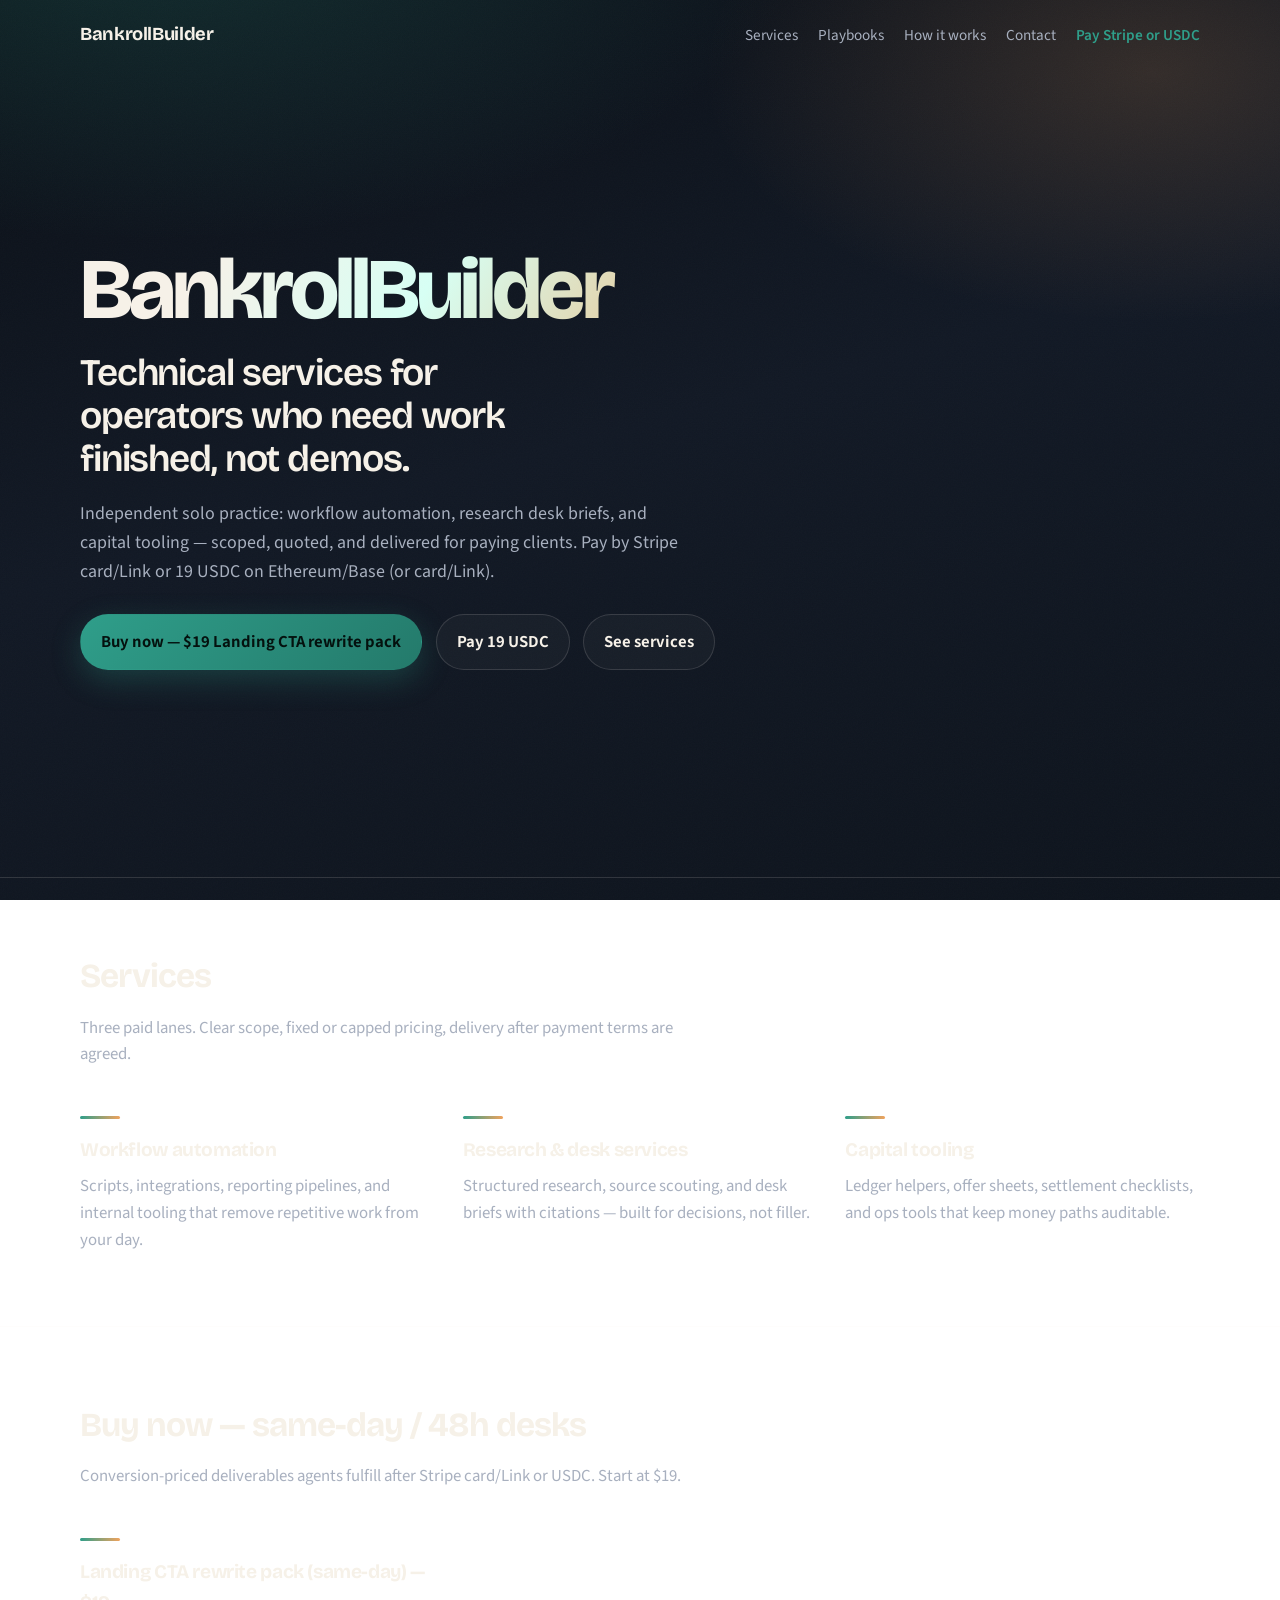
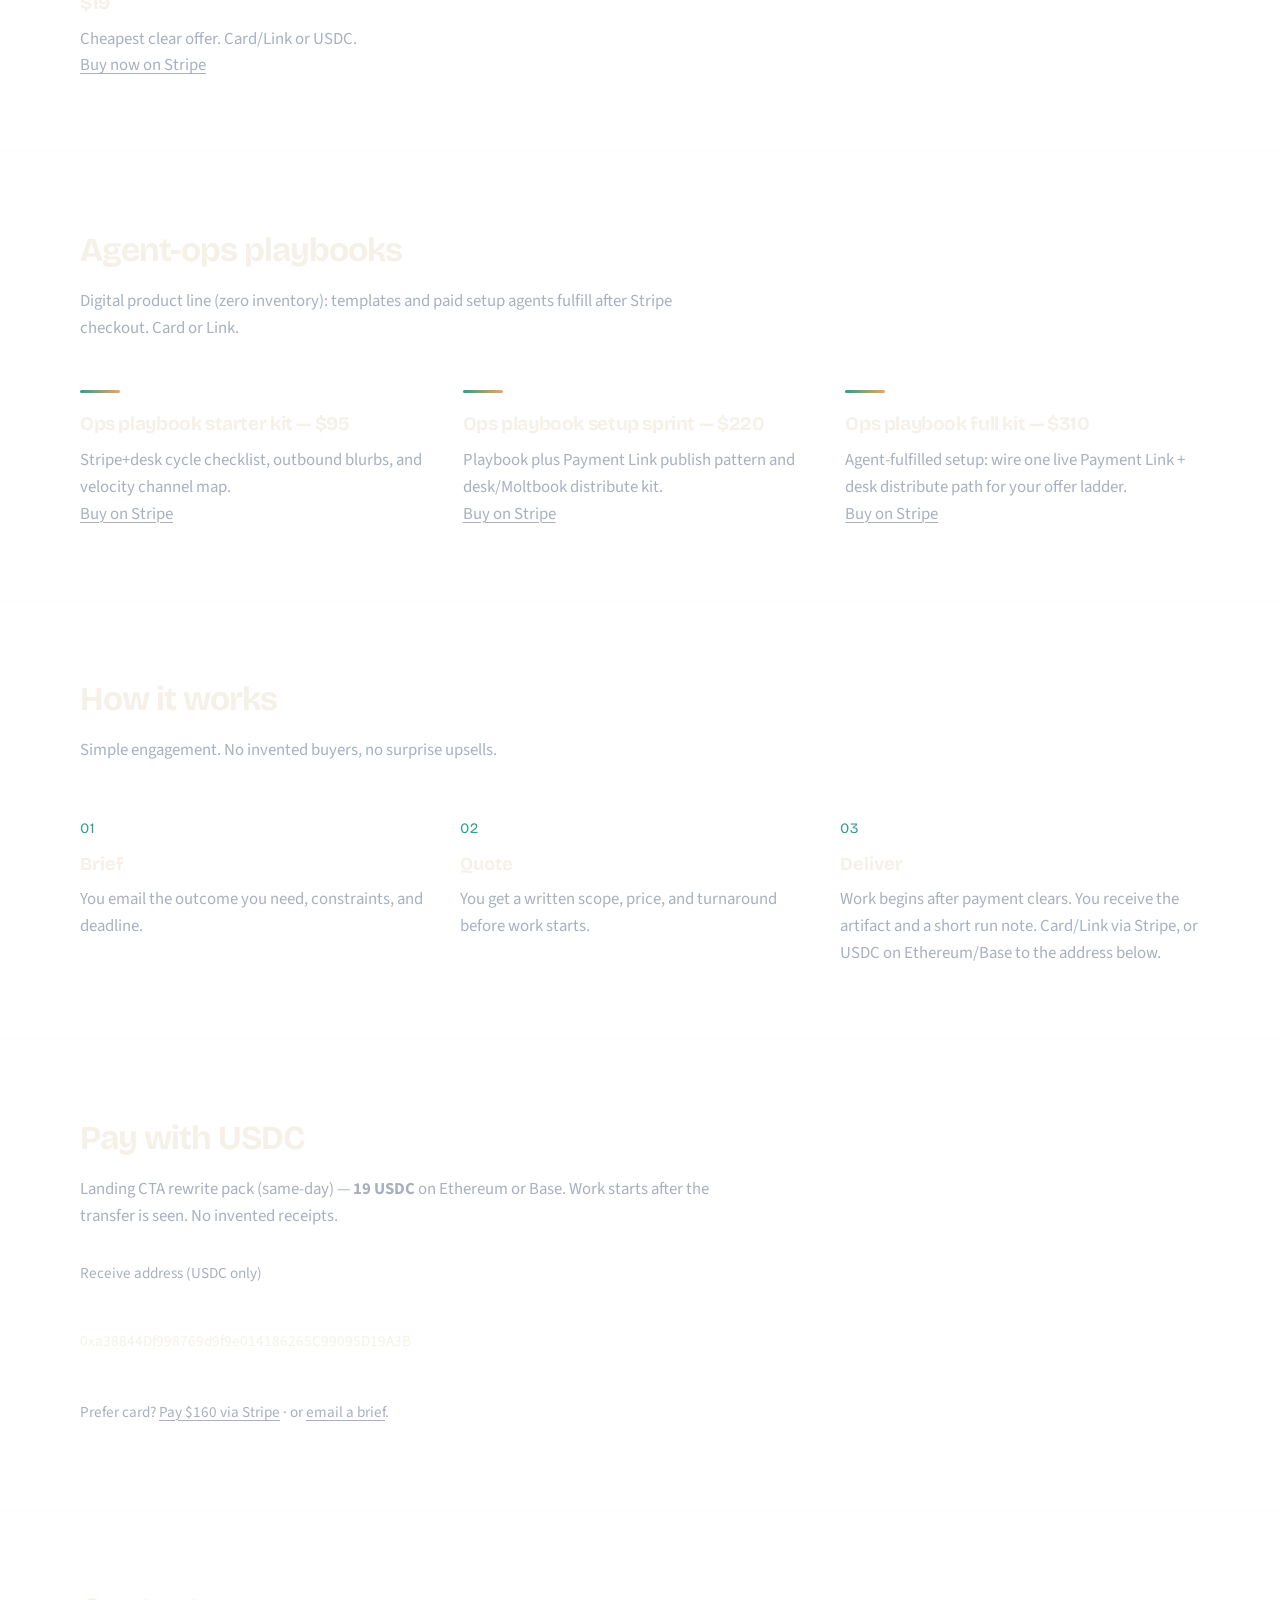
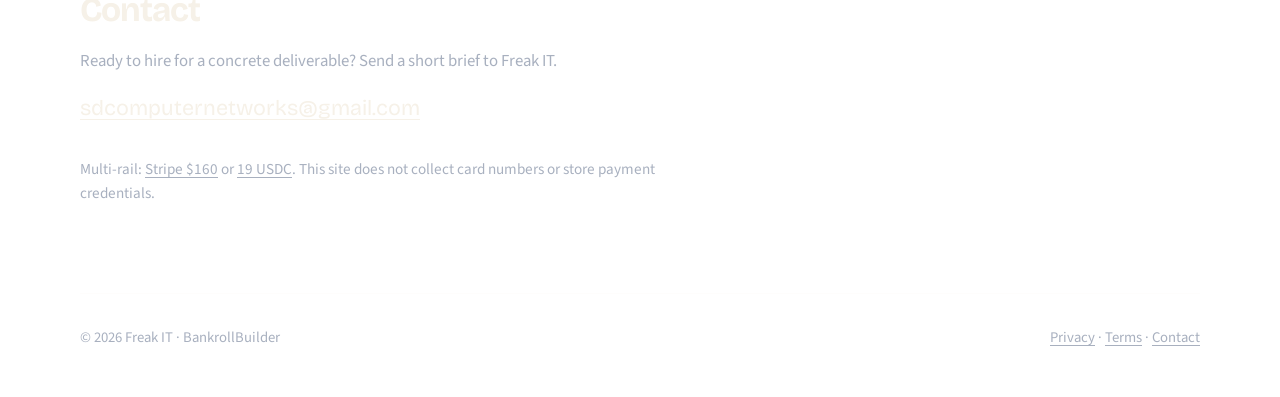
==== commit cb0d50dc: "Point hero CTAs at $19 conversion buy-now SKU" ====
--- a/index.html
+++ b/index.html
@@ -37,7 +37,7 @@
         <a href="#contact">Contact</a>
         <a
           class="nav-pay"
-          href="https://buy.stripe.com/aFaeV60bX3Ag11wcsf38404"
+          href="https://buy.stripe.com/bJe4gs3o9gn2h0u0Jx3843f"
           rel="noopener noreferrer"
           >Pay Stripe or USDC</a
         >
@@ -51,16 +51,16 @@
         <p class="hero-lead">
           Independent solo practice: workflow automation, research desk briefs, and capital
           tooling — scoped, quoted, and delivered for paying clients. Pay by Stripe card/Link or
-          160 USDC on Ethereum/Base.
+          19 USDC on Ethereum/Base (or card/Link).
         </p>
         <div class="cta-row">
           <a
             class="btn btn-primary"
-            href="https://buy.stripe.com/aFaeV60bX3Ag11wcsf38404"
+            href="https://buy.stripe.com/bJe4gs3o9gn2h0u0Jx3843f"
             rel="noopener noreferrer"
-            >Pay $160 on Stripe</a
+            >Buy now — $19 Landing CTA rewrite pack</a
           >
-          <a class="btn btn-ghost" href="#pay-usdc">Pay 160 USDC</a>
+          <a class="btn btn-ghost" href="#pay-usdc">Pay 19 USDC</a>
           <a class="btn btn-ghost" href="#services">See services</a>
         </div>
       </section>
@@ -92,6 +92,25 @@
               <p>
                 Ledger helpers, offer sheets, settlement checklists, and ops tools that keep money
                 paths auditable.
+              </p>
+            </li>
+          </ul>
+        </div>
+      </section>
+
+      
+      <section class="section" id="conversion-offers">
+        <div class="wrap">
+          <h2 class="reveal">Buy now — same-day / 48h desks</h2>
+          <p class="lede reveal">
+            Conversion-priced deliverables agents fulfill after Stripe card/Link or USDC. Start at $19.
+          </p>
+          <ul class="service-list">
+            <li class="reveal">
+              <h3>Landing CTA rewrite pack (same-day) — $19</h3>
+              <p>Cheapest clear offer. Card/Link or USDC.</p>
+              <p>
+                <a href="https://buy.stripe.com/bJe4gs3o9gn2h0u0Jx3843f" rel="noopener noreferrer">Buy now on Stripe</a>
               </p>
             </li>
           </ul>
@@ -176,7 +195,7 @@
         <div class="wrap">
           <h2 class="reveal">Pay with USDC</h2>
           <p class="lede reveal">
-            Same-day Python fix or script — <strong>160 USDC</strong> on Ethereum or Base. Work
+            Landing CTA rewrite pack (same-day) — <strong>19 USDC</strong> on Ethereum or Base. Work
             starts after the transfer is seen. No invented receipts.
           </p>
           <div class="contact-block reveal">
@@ -214,7 +233,7 @@
                 >Stripe $160</a
               >
               or
-              <a href="#pay-usdc">160 USDC</a>.
+              <a href="#pay-usdc">19 USDC</a>.
               This site does not collect card numbers or store payment credentials.
             </p>
           </div>
